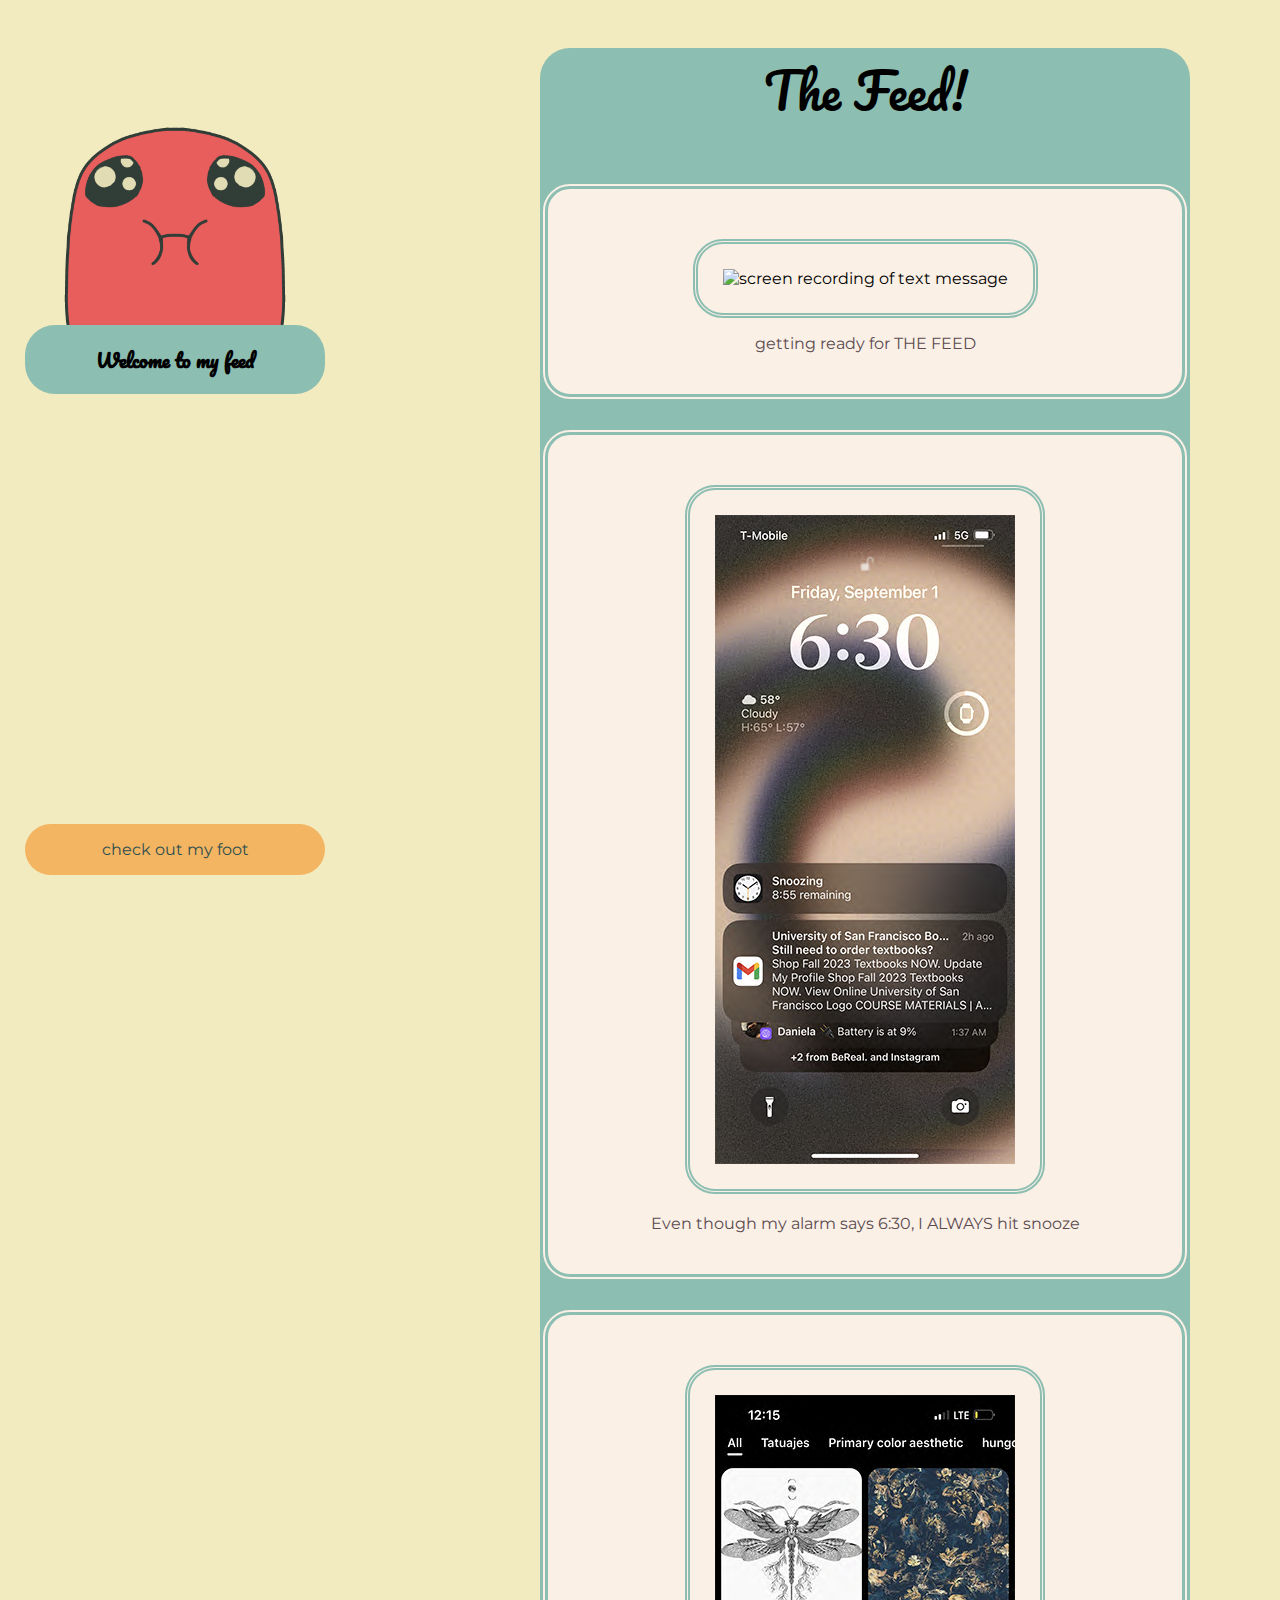
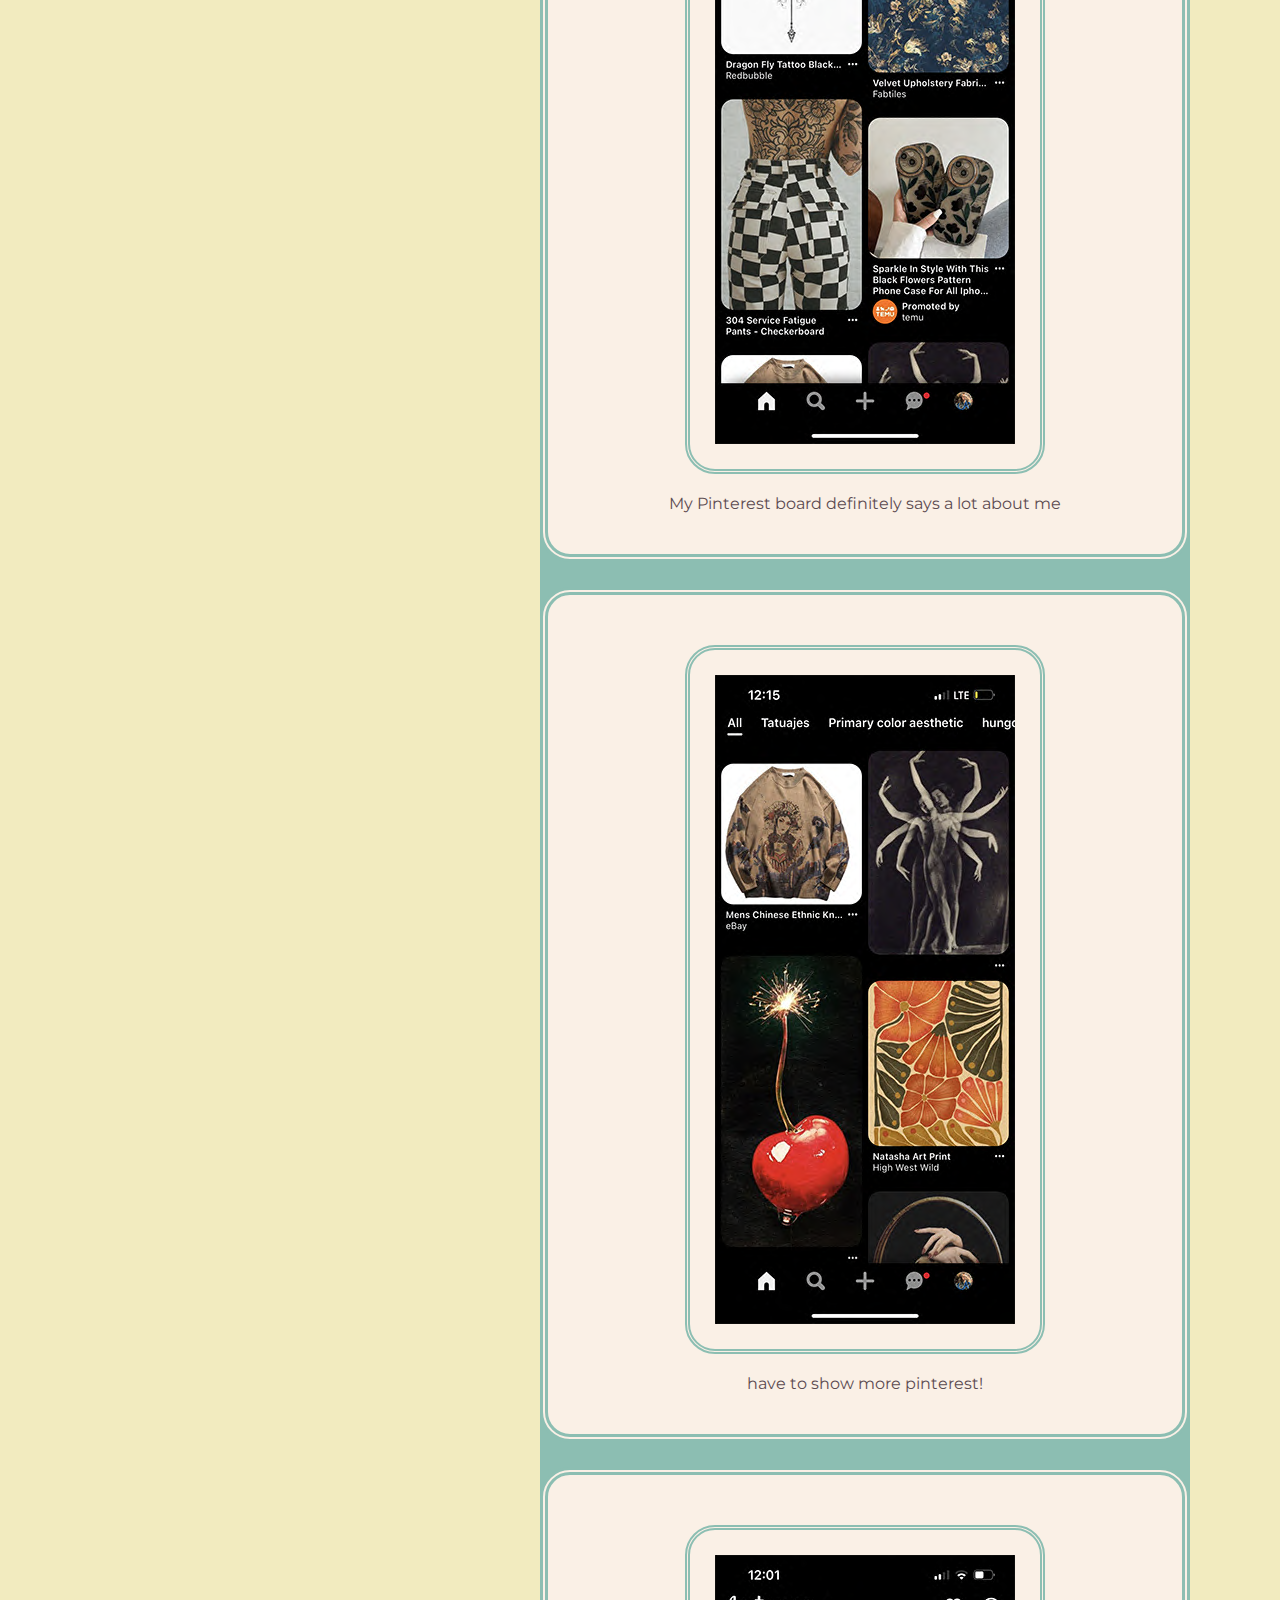
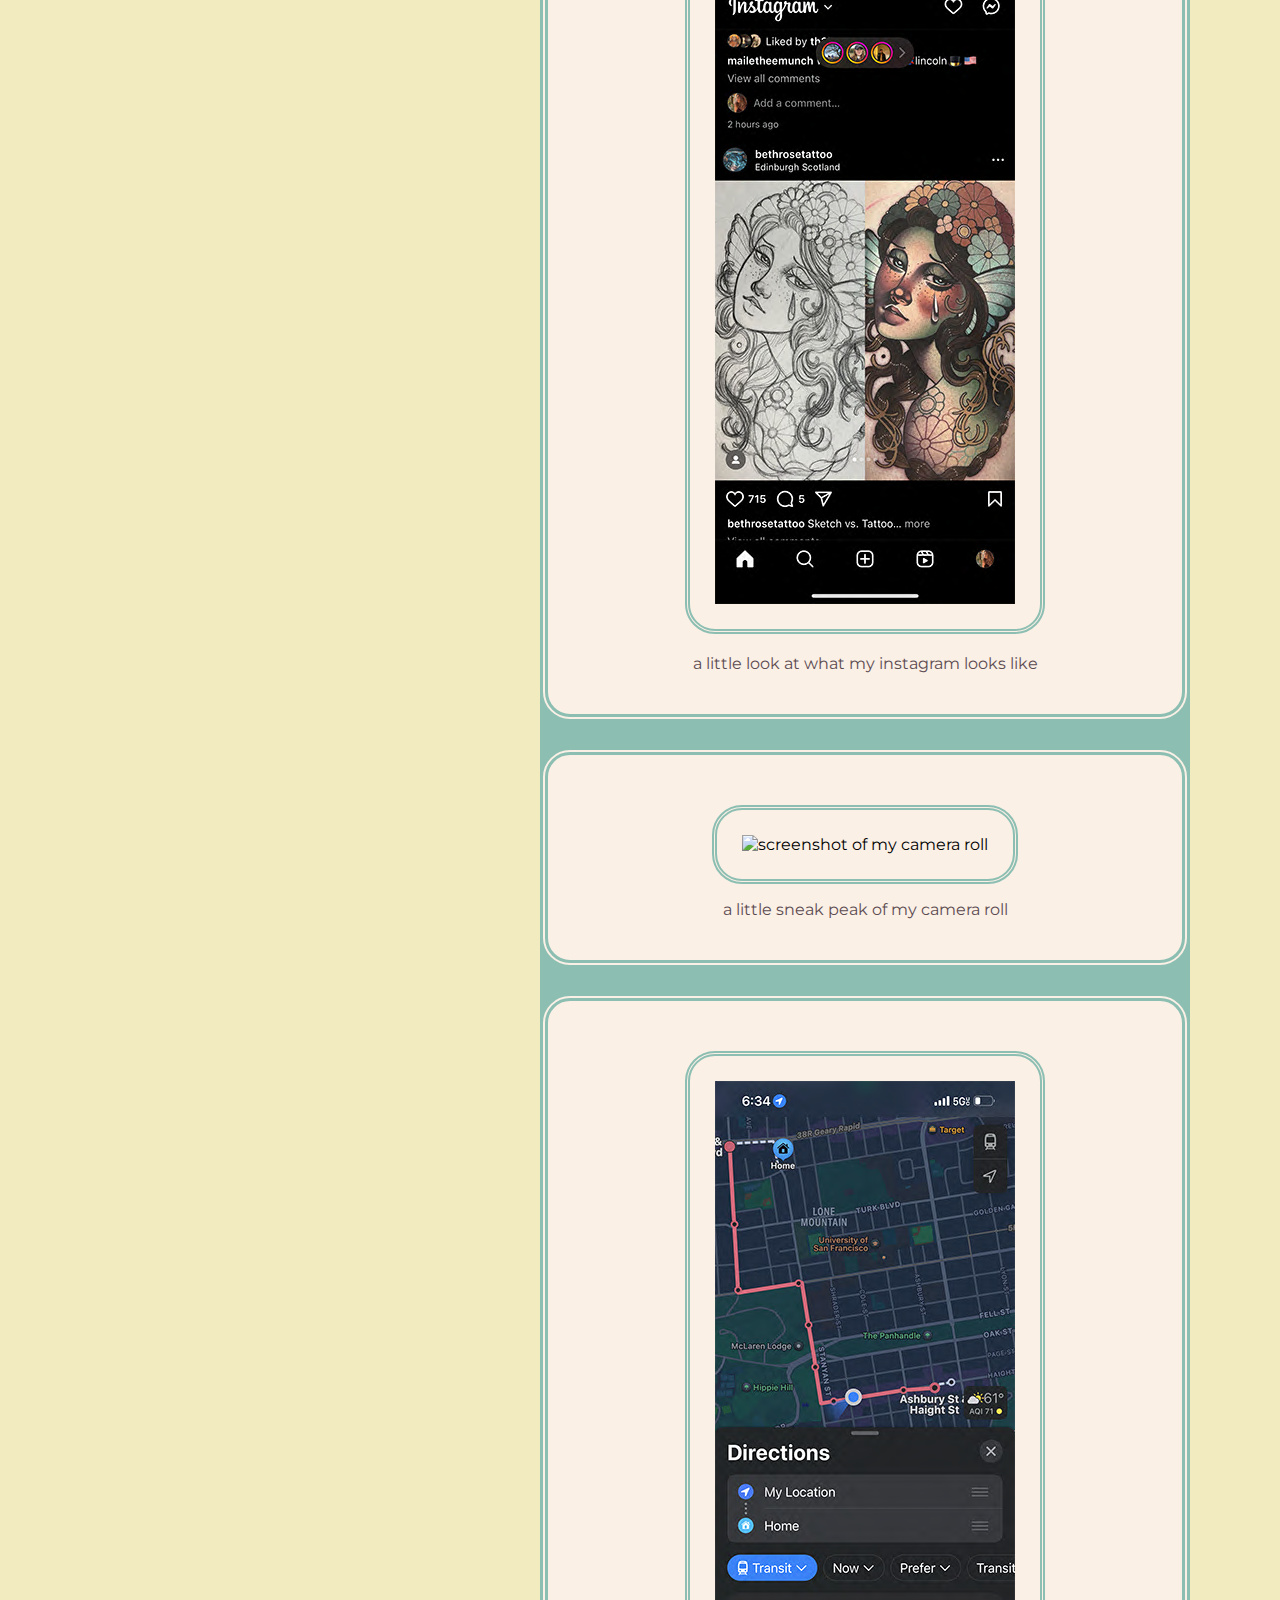
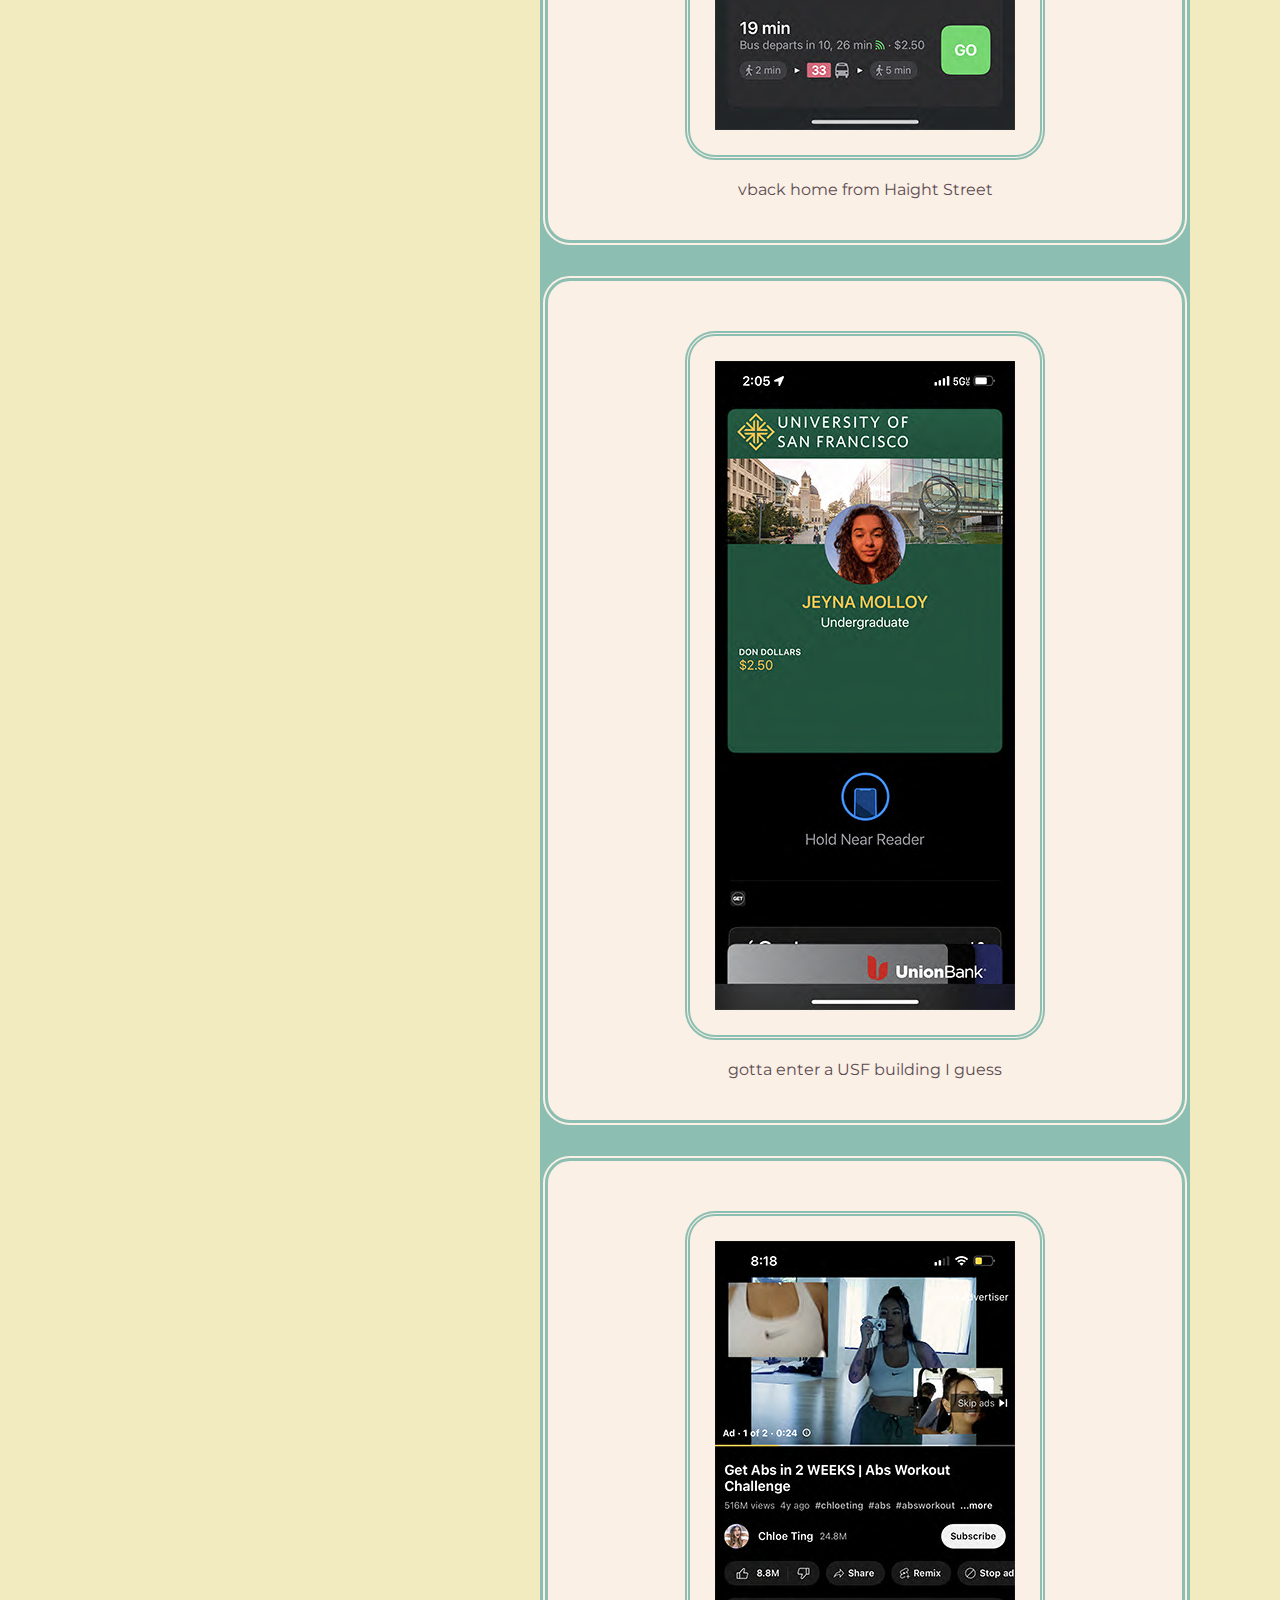
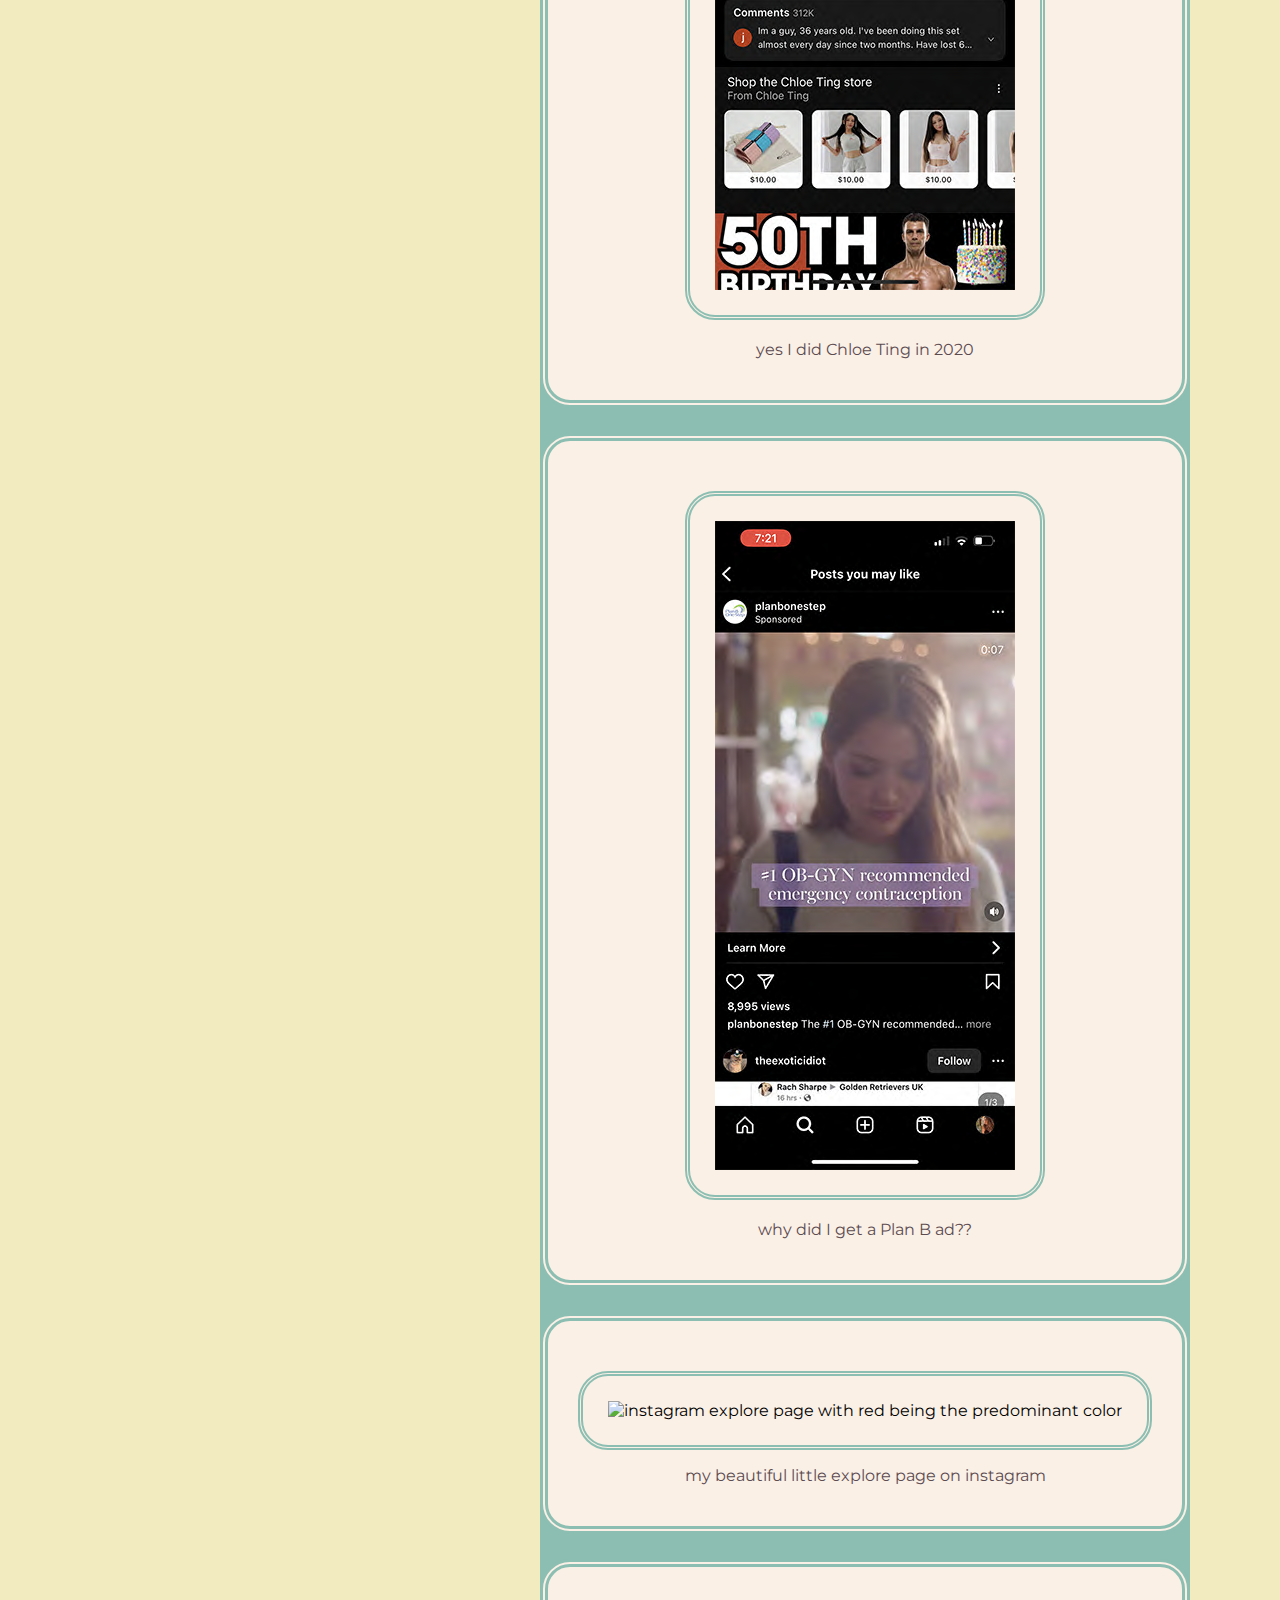
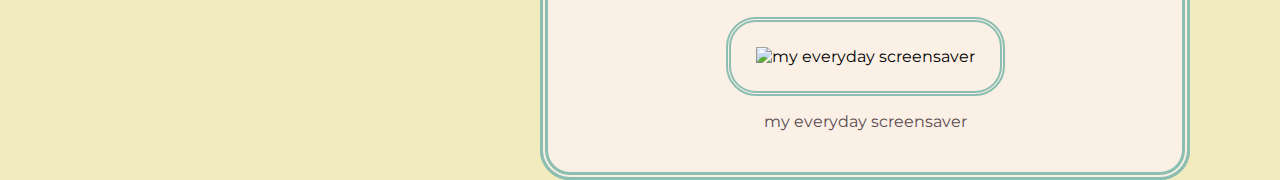
==== thefeed.html @ 01f0af90 "first commit" ====
<!DOCTYPE html>
<!--[if lt IE 7]>      <html class="no-js lt-ie9 lt-ie8 lt-ie7"> <![endif]-->
<!--[if IE 7]>         <html class="no-js lt-ie9 lt-ie8"> <![endif]-->
<!--[if IE 8]>         <html class="no-js lt-ie9"> <![endif]-->
<!--[if gt IE 8]>      <html class="no-js"> <!--<![endif]-->
<html>
    <head>
        <meta charset="utf-8">
        <meta http-equiv="X-UA-Compatible" content="IE=edge">
        <title>Welcome to The Feed🫐</title>
        <meta name="description" content="social media site">
        <meta name="viewport" content="width=device-width, initial-scale=1">
        <link rel="stylesheet" href="css/stylesheet.css">
    </head>
    <body>
        <!--[if lt IE 7]>
            <p class="browsehappy">You are using an <strong>outdated</strong> browser. Please <a href="#">upgrade your browser</a> to improve your experience.</p>
        <![endif]-->
        <header>
           <a href="index.html">
                <img src="img/thefeed_gif.GIF" alt="gif of monster chewing">
                <!--make sure that you go in photoshop and resize the actual gif-->
            </a>
        </header>

        <nav>
            <h3>Welcome to my feed</h3>
        </nav>

        <main>
            <p>The Feed!</p>
            <section>
                <img src="img/screenrecording.MP4" alt="screen recording of text message" width="300">
                <p>getting ready for THE FEED</p>
            </section>
            <section>
                <img src="img/morning.png" alt=screenshot of morning screen>
                <p>Even though my alarm says 6:30, I ALWAYS hit snooze</p>
            </section>
            <section>
                <img src="img/pinterest_moth.png" alt="pinterest board with a moth on it">
                <p>My Pinterest board definitely says a lot about me</p>
            </section>
            <section>
                <img src="img/pinterest_sweater.png" alt="pinterest board with a sweater on it">
                <p>have to show more pinterest!</p>
            </section>
            <section>
                <img src="img/instagram.png" alt="a little look at what my instagram looks like">
                <p>a little look at what my instagram looks like</p>
                </section>
            <section>
                <img src="img/cameraroll.PNG" alt="screenshot of my camera roll" width="300">
                <p>a little sneak peak of my camera roll</p>
            </section>
            <section>
                <img src="img/directions.png" alt="back home from Haight Street">
                <p>vback home from Haight Street</p>
            </section>
            <section>
                <img src="img/usf_id.png" alt="USF id">
                <p>gotta enter a USF building I guess</p>
            </section>
            <section>
                <img src="img/abs.png" alt="ab advertisements">
                <p>yes I did Chloe Ting in 2020</p>
            </section>
            <section>
                <img src="img/obgyn_ad.png" alt="advertisement for Plan B">
                <p>why did I get a Plan B ad??</p>
            </section>
            <section>
                <img src="img/instagram_feed_red.PNG" alt="instagram explore page with red being the predominant color" width="300">
                <p>my beautiful little explore page on instagram</p>
            </section>
            <section>
                <img src="img/screensaver.png" alt="my everyday screensaver">
                <p>my everyday screensaver </p>
            </section>
        </main>
        <footer>
            <p>check out my foot</p>
        </footer>
        
        
    </body>
</html>
---- css/stylesheet.css ----
@import url('https://fonts.googleapis.com/css2?family=Montserrat&family=Pacifico&display=swap');

body{
    background-color: #f2ebbf;
    max-width: 1200px;
    margin: auto;
}

header{
    width: 300px;
    position:fixed;
    top:25px;
    left:25px;
    font-family: 'Pacifico', cursive;
    text-align: center;
    border-radius: 30px;
}

img{
    width: 300px;
}

nav{
    background-color:#8CBEB2;
    width: 300px;
    position:fixed;
    top: 325px;
    left: 25px;    
    font-family: 'Pacifico', cursive;
    text-align: center;
    border-radius: 30px;
}

a{
    color: rgb(240, 170, 238);
    text-decoration: none;
    font-family: 'font-family: 'Pacifico', cursive;;
}

a:visited{
    color: darkslategrey;
}

a:hover{
    color: #8CBEB2;
}

main{
    background-color:#8CBEB2;
    width:650px;
    margin-left: 500px;
    font-family: 'Pacifico', cursive;
    font-size: 48px;
    text-align: center;
    border-radius: 30px;
}


section{
    background-color: linen;
    border: 8px #8CBEB2 double;
    border-radius: 30px;
    margin-top: 25px;
    padding: 25px;
    text-align: center;
    font-family: 'Montserrat', sans-serif;
    font-size: medium;
}

section img{
    border: 5px #8CBEB2 double;
    border-radius: 30px;
    margin-top: 25px;
    padding: 25px;
    text-align: center;
}

section img:hover{
    background-color:#F06060;
}

section p{
    color: #5C4B51;
    font-family: 'Montserrat', sans-serif;
    text-align: center;
}

footer{
    background-color: #F3B562;
    width: 300px;
    position:fixed;
    bottom: 25px;
    left: 25px;
    color: darkslategrey;
    font-family: 'Montserrat', sans-serif;
    text-align: center;
    border-radius: 30px;
}

#splashgif{
    text-align: center;
    margin-top: 25%;
    width: 50%;
    margin: auto;
}

#splashgif:hover{
    opacity:0.5;
    background-color: azure;
}
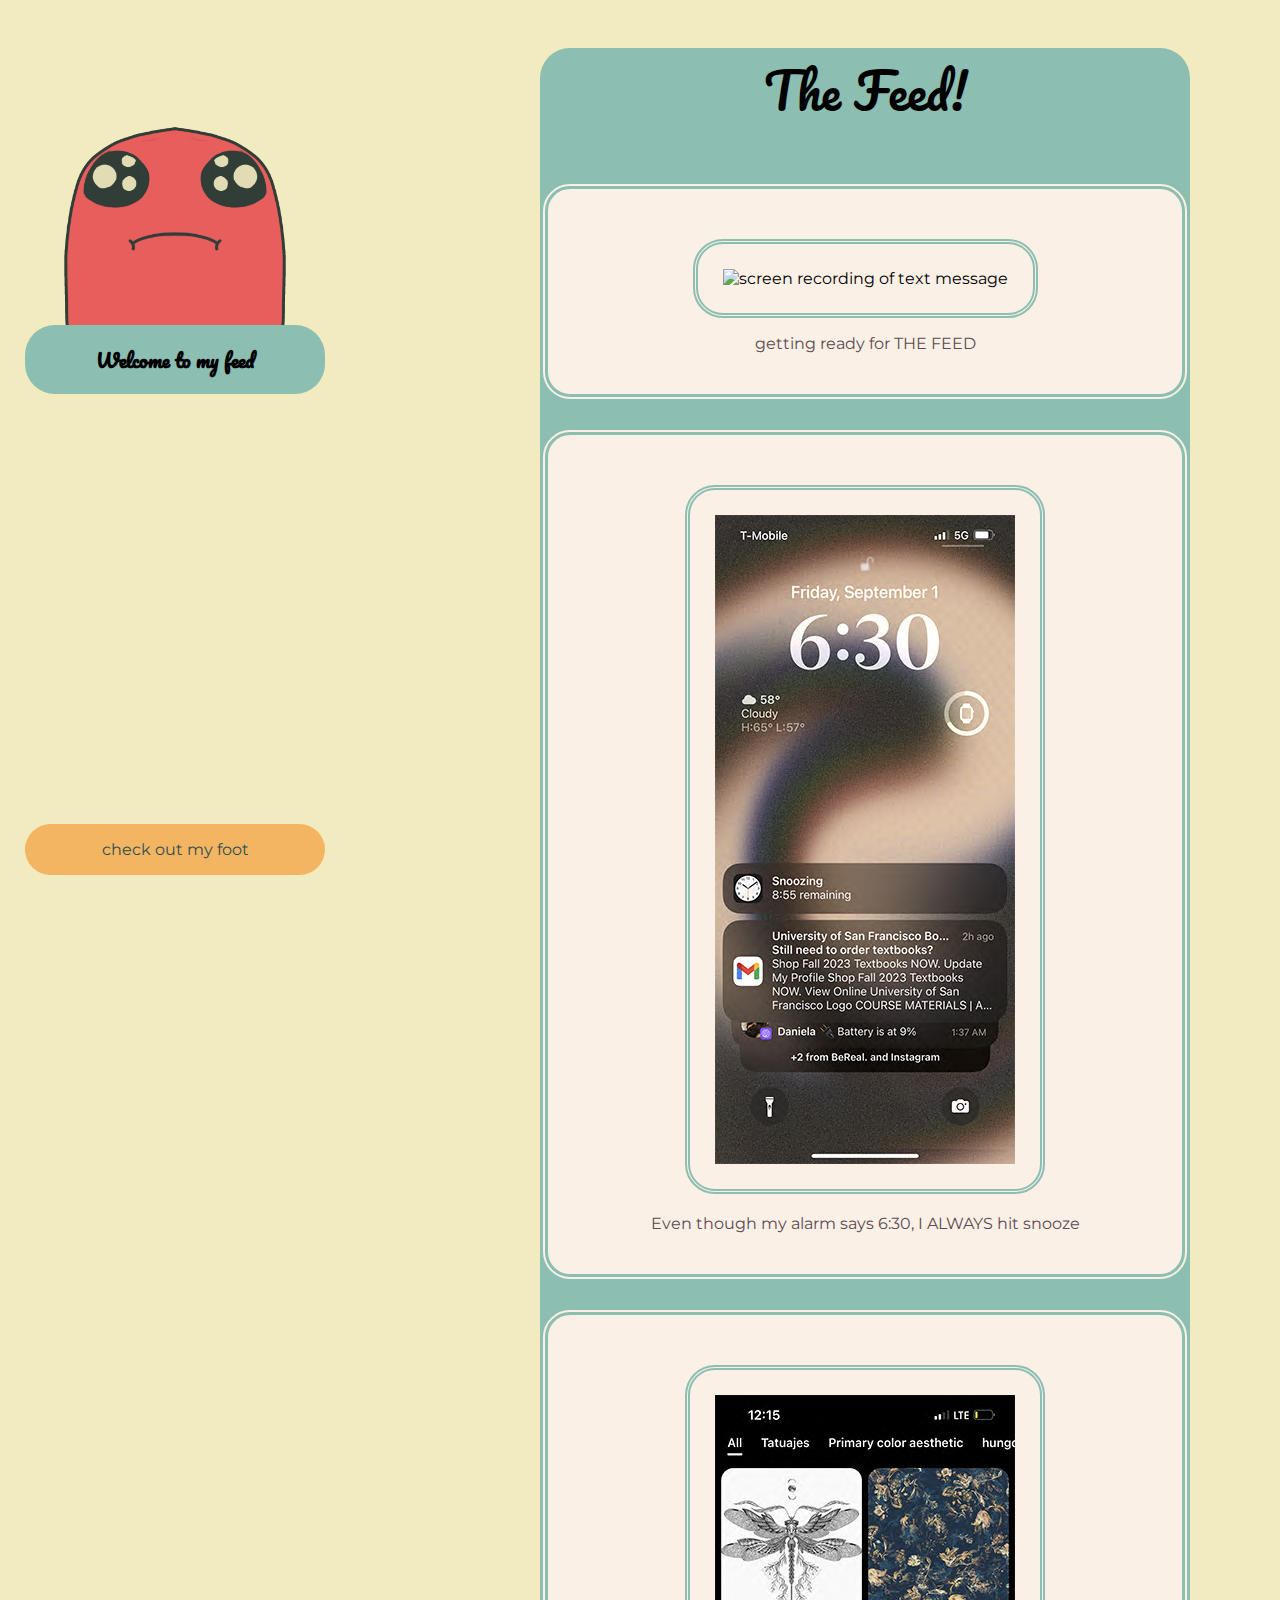
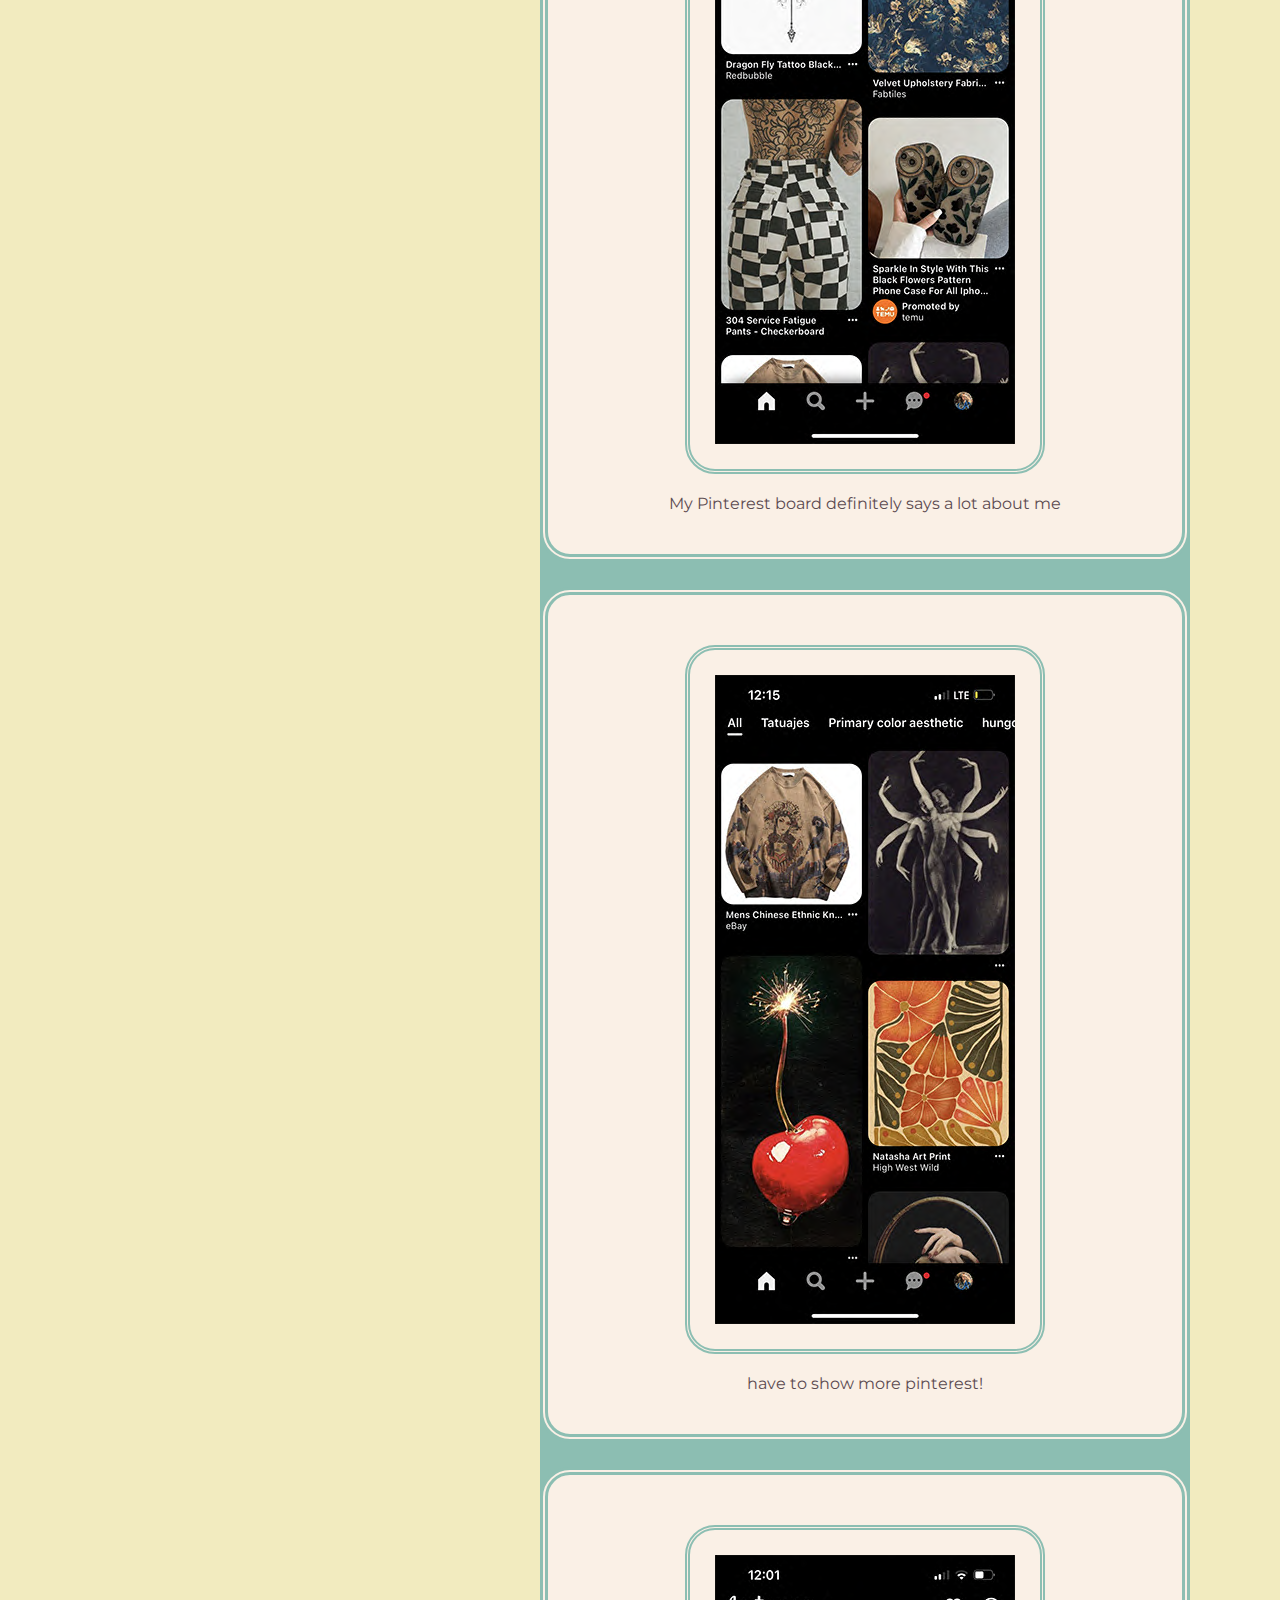
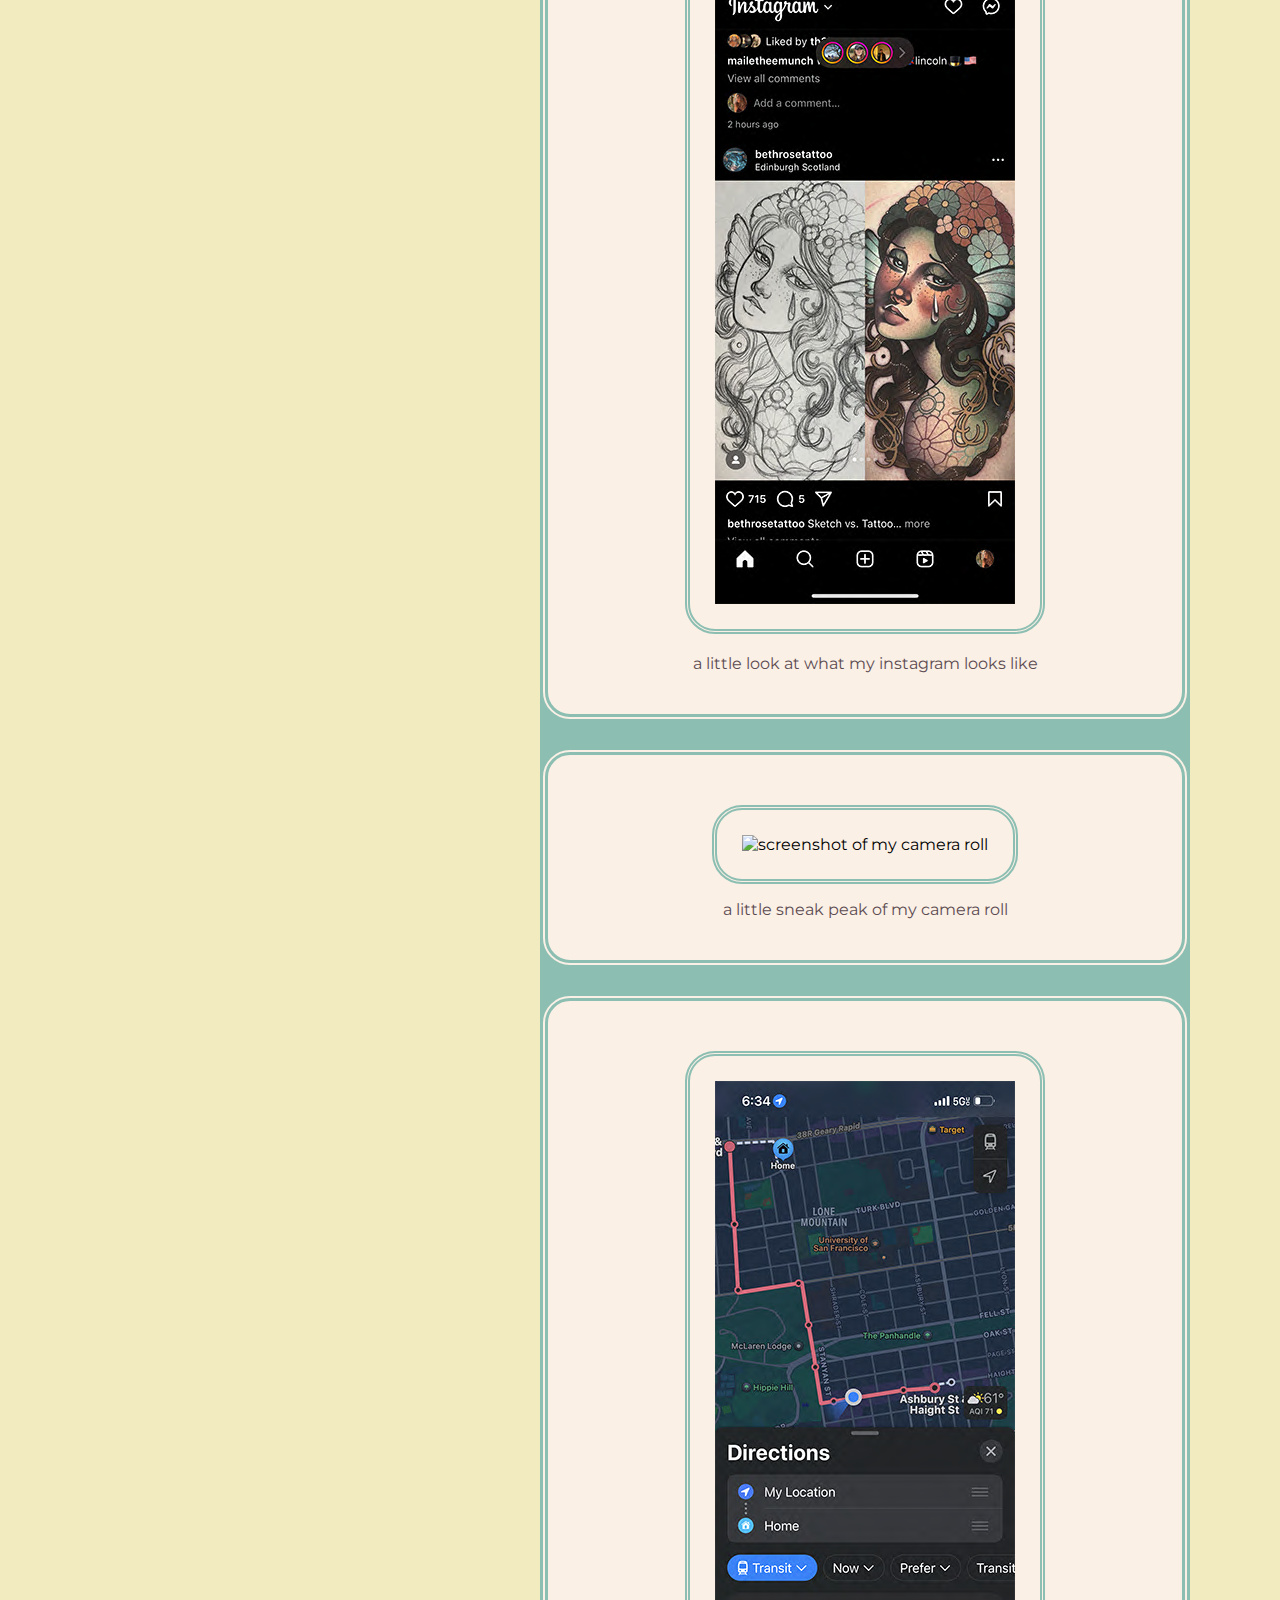
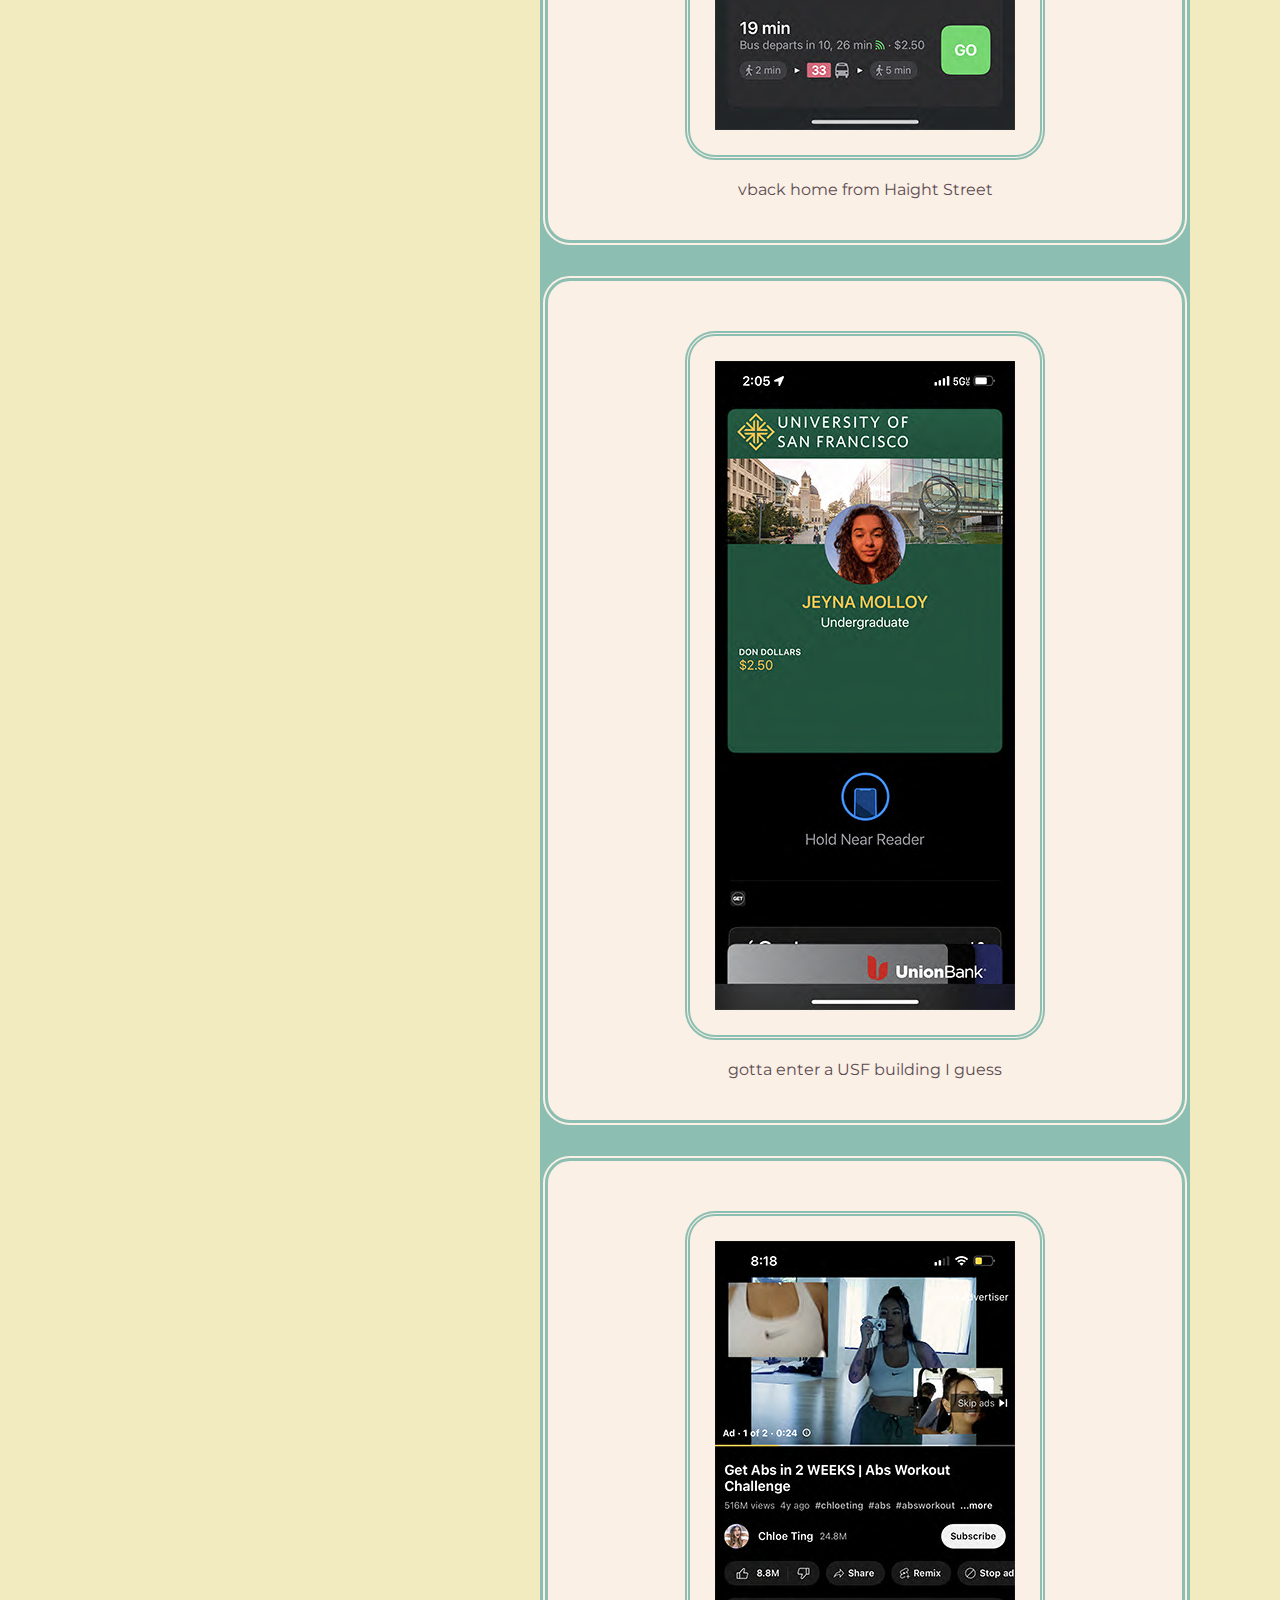
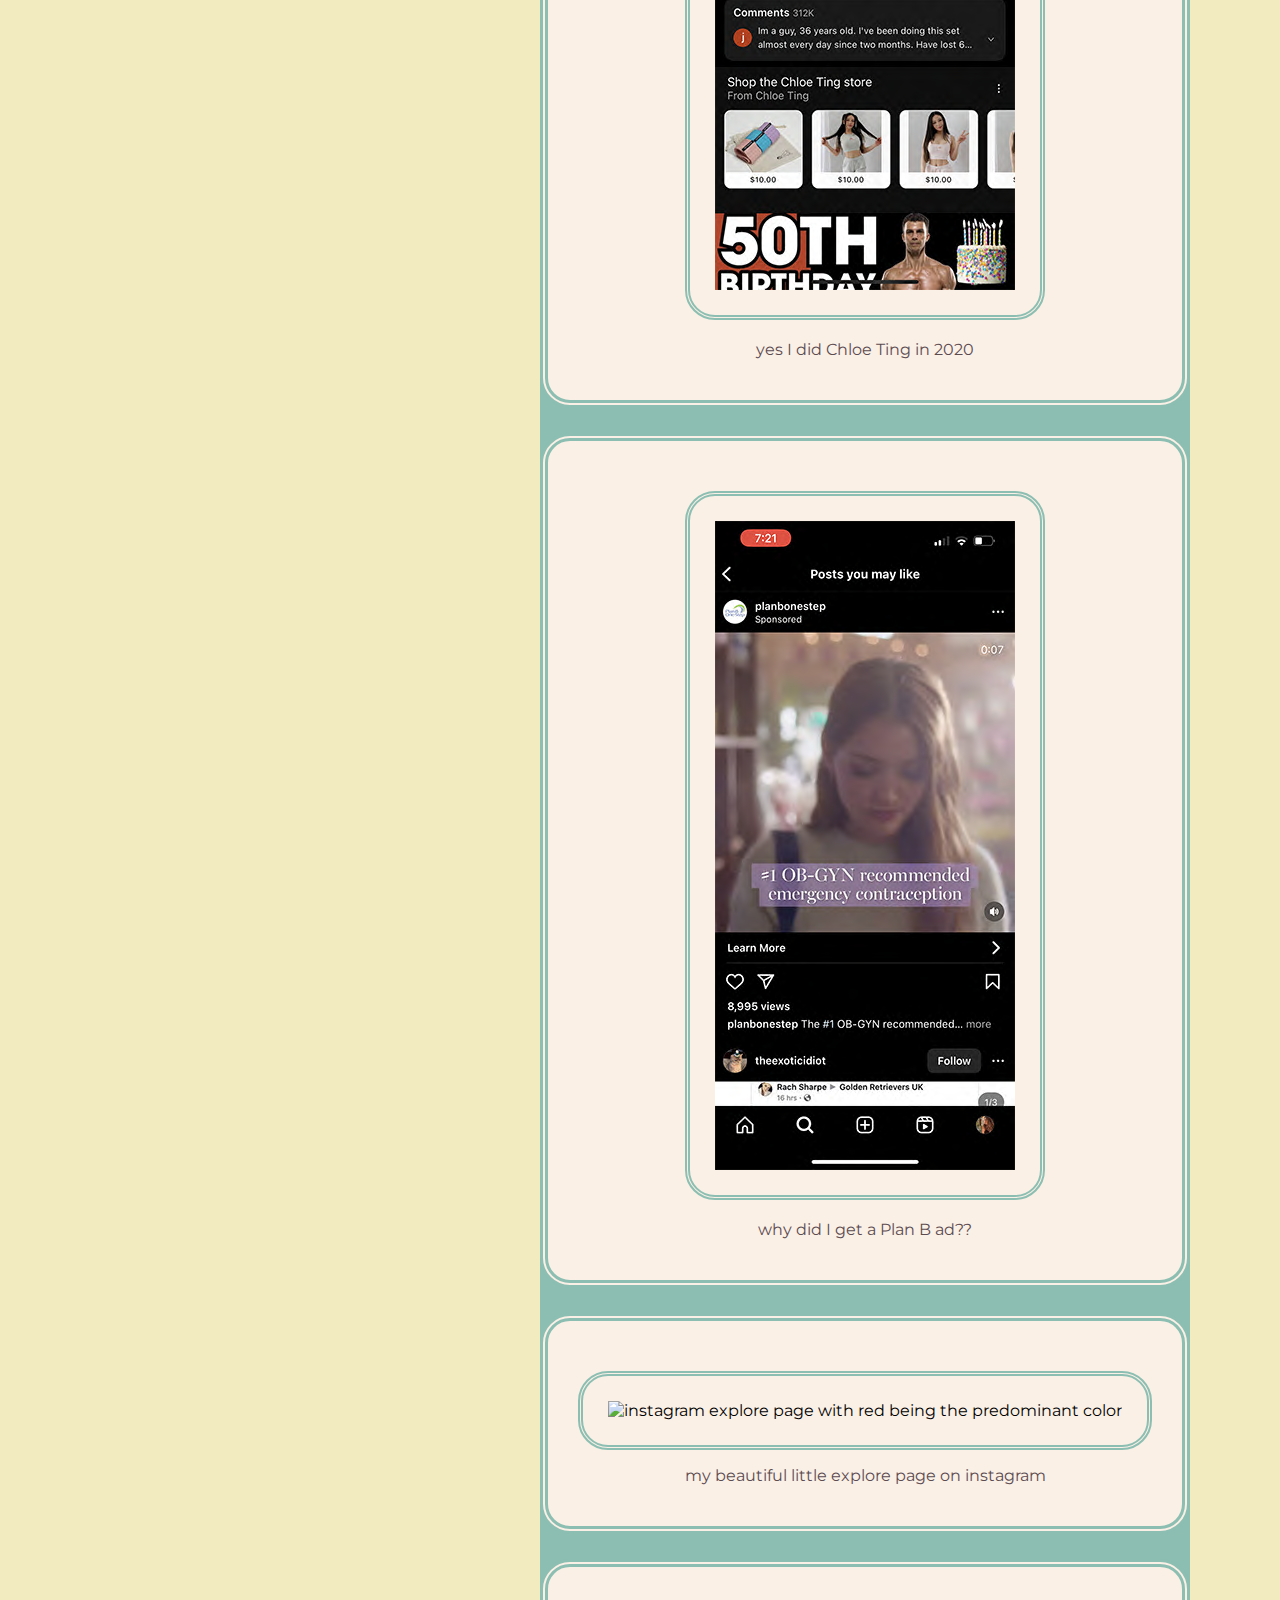
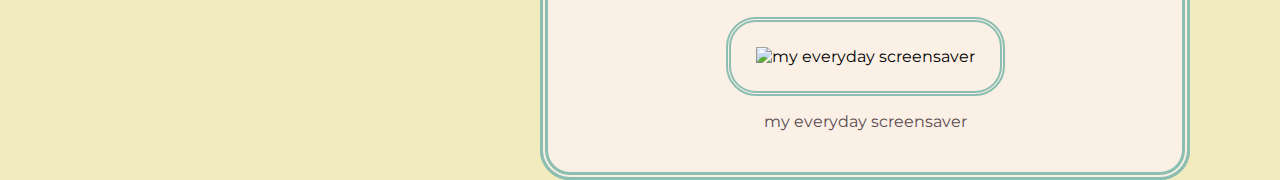
==== commit 4c42d572: "Changed the title" ====
--- a/thefeed.html
+++ b/thefeed.html
@@ -7,7 +7,7 @@
     <head>
         <meta charset="utf-8">
         <meta http-equiv="X-UA-Compatible" content="IE=edge">
-        <title>Welcome to The Feed🫐</title>
+        <title>🫐Welcome to The Feed🫐</title>
         <meta name="description" content="social media site">
         <meta name="viewport" content="width=device-width, initial-scale=1">
         <link rel="stylesheet" href="css/stylesheet.css">
@@ -74,7 +74,7 @@
                 <p>my beautiful little explore page on instagram</p>
             </section>
             <section>
-                <img src="img/screensaver.png" alt="my everyday screensaver">
+                <img src="img/screensaver.PNG" alt="my everyday screensaver">
                 <p>my everyday screensaver </p>
             </section>
         </main>
--- a/css/stylesheet.css
+++ b/css/stylesheet.css
@@ -106,5 +106,5 @@
 
 #splashgif:hover{
     opacity:0.5;
-    background-color: azure;
+    background-color: #8CBEB2;
 }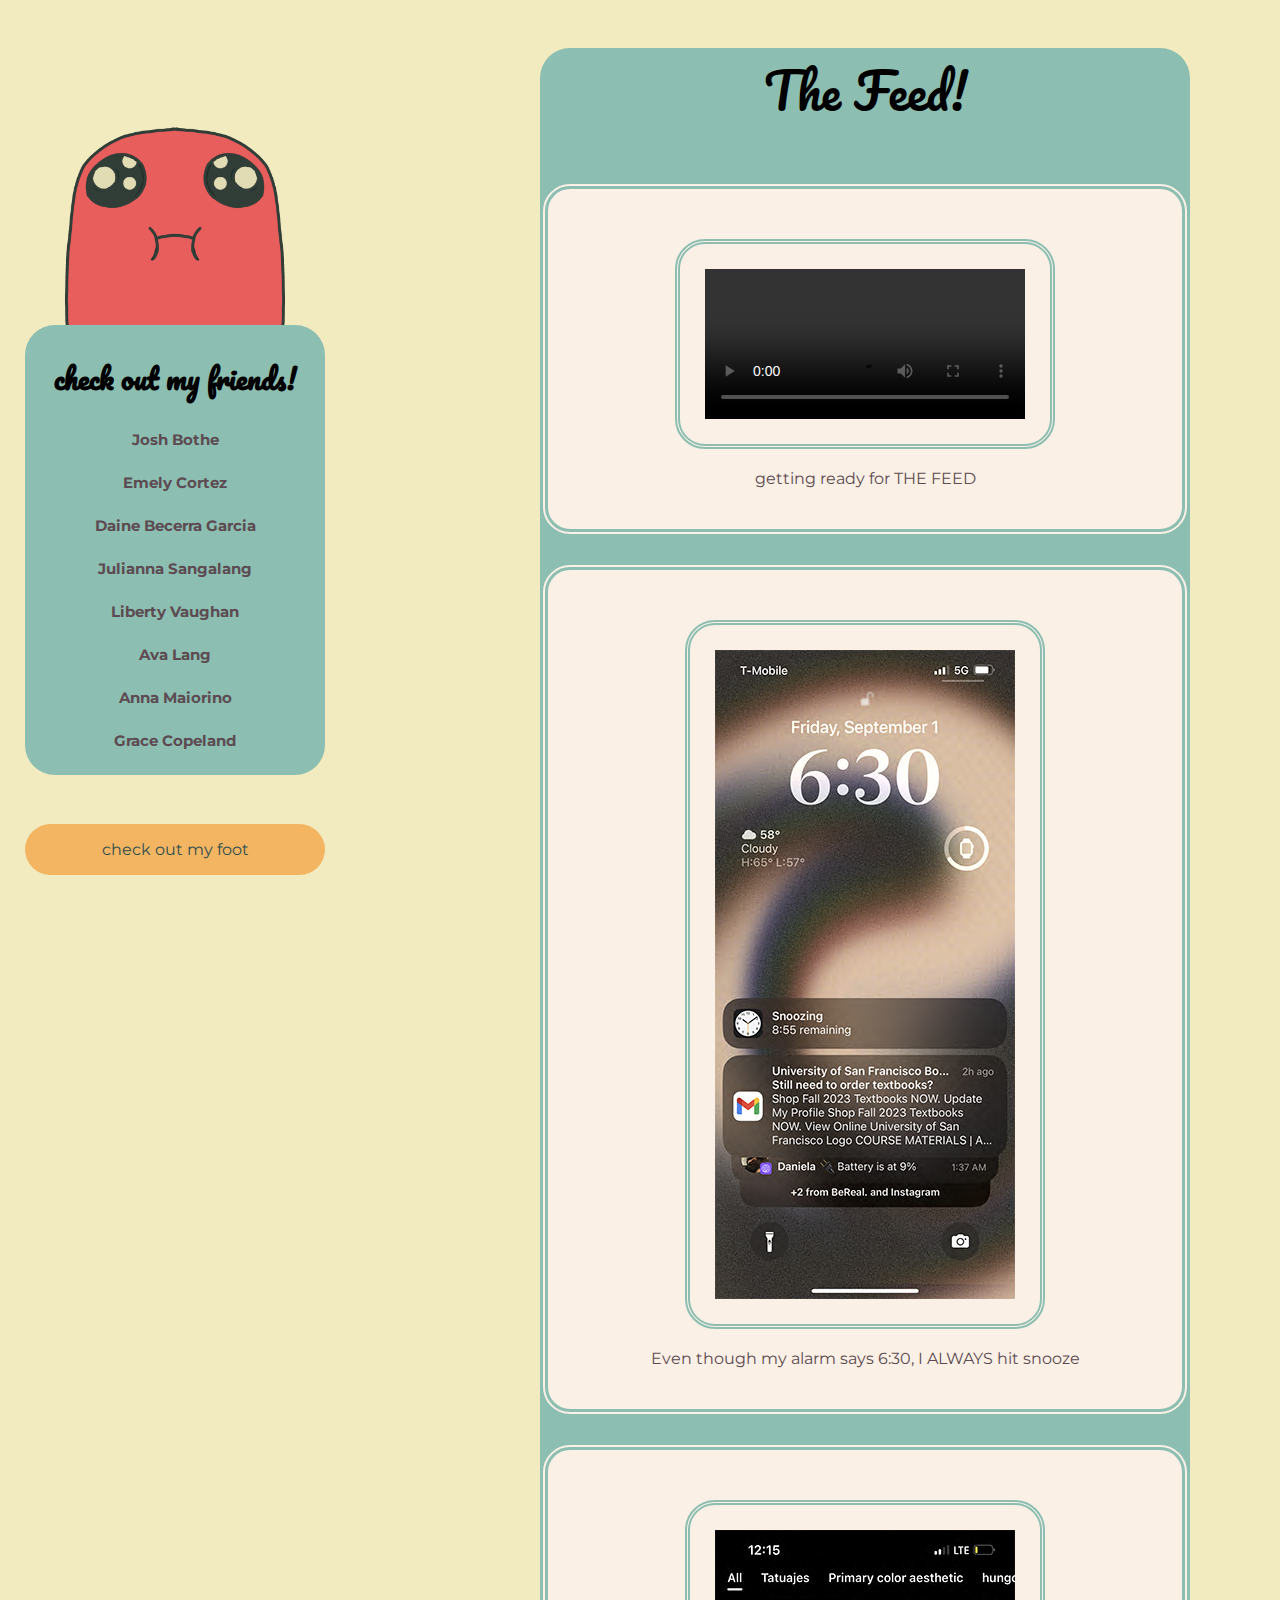
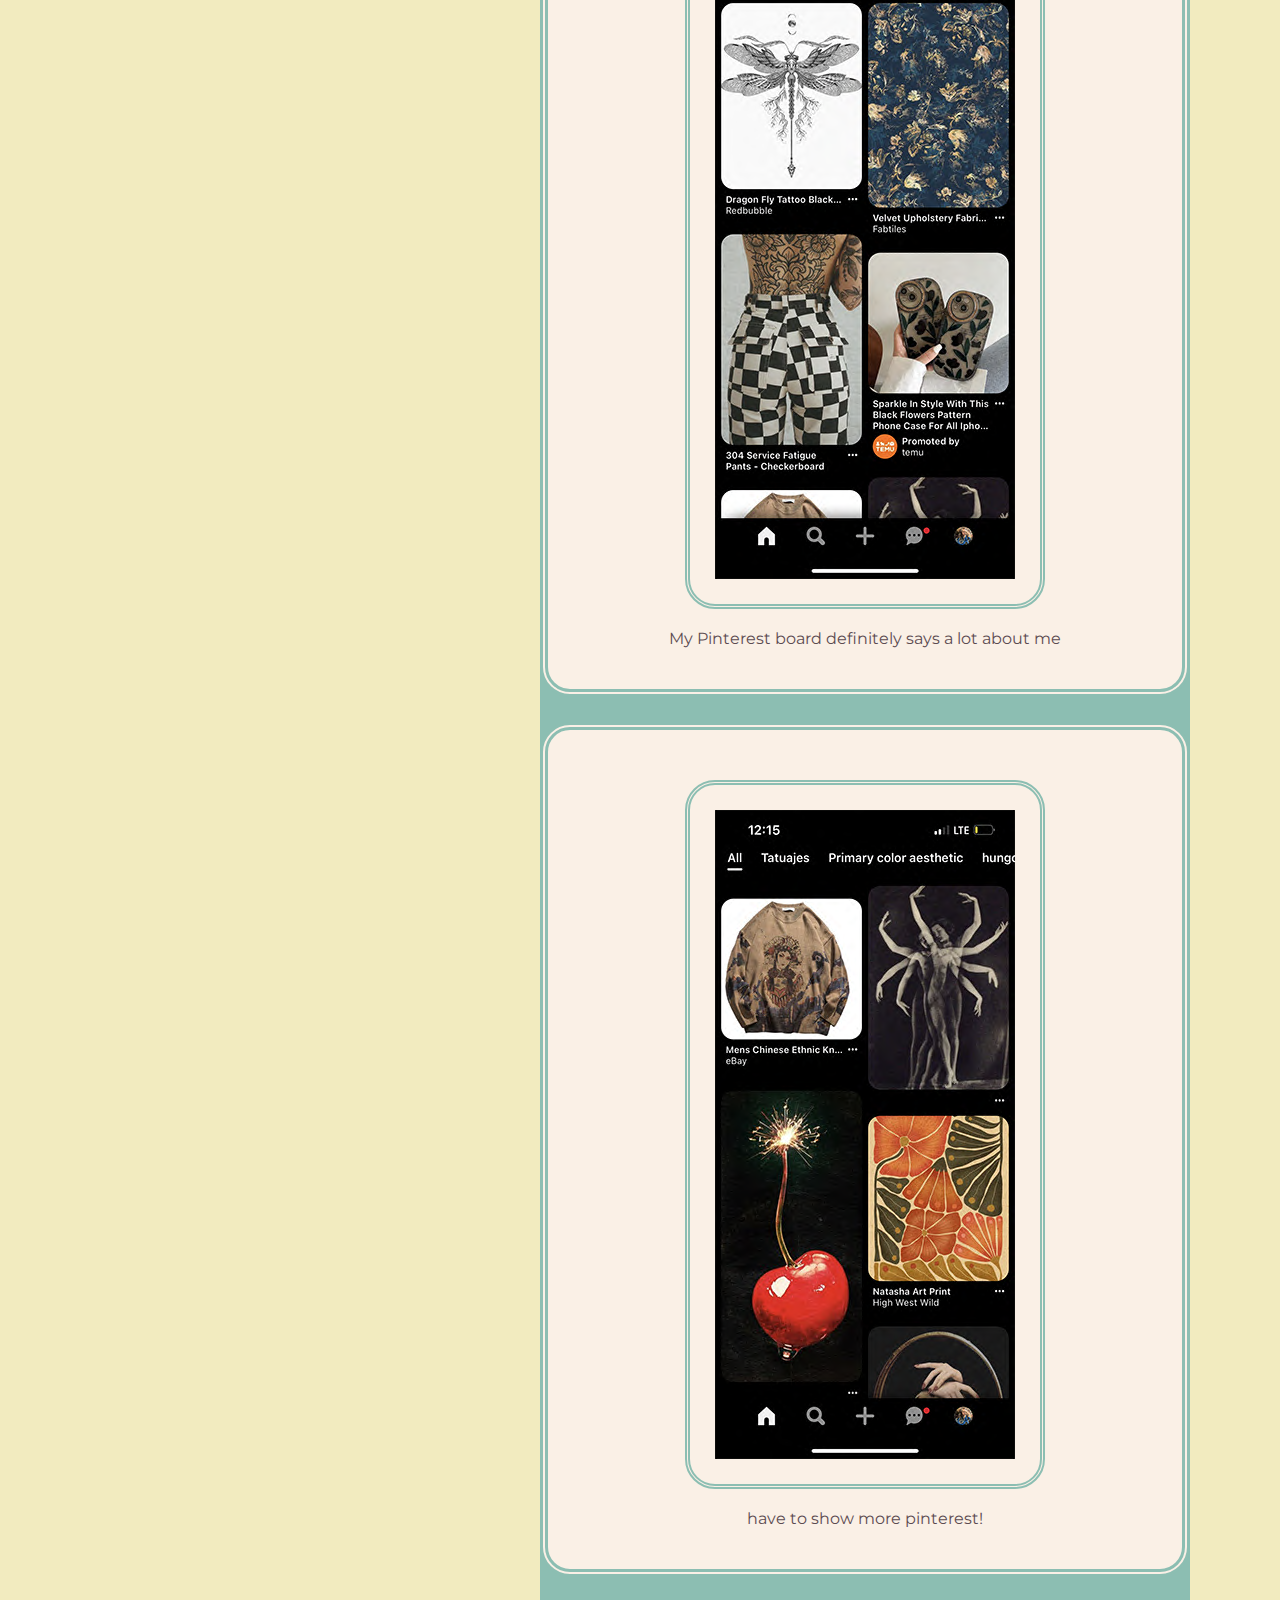
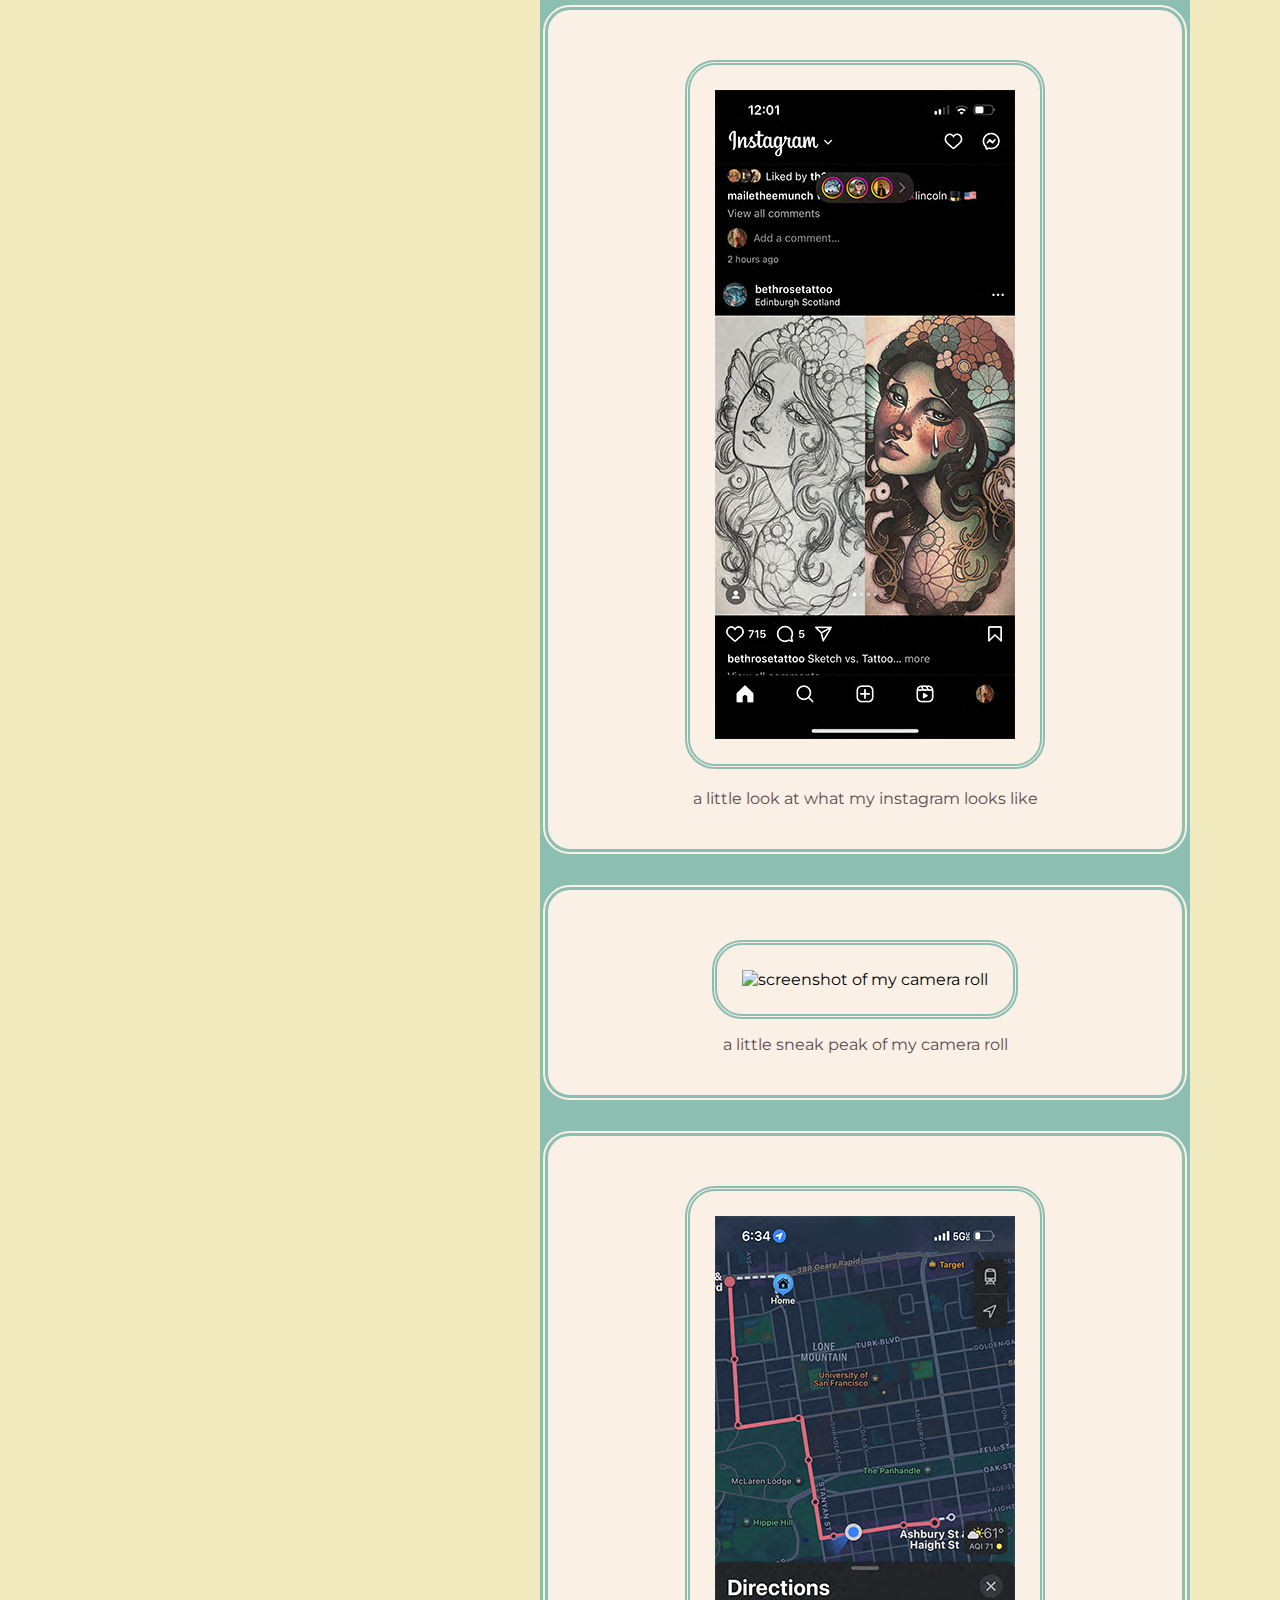
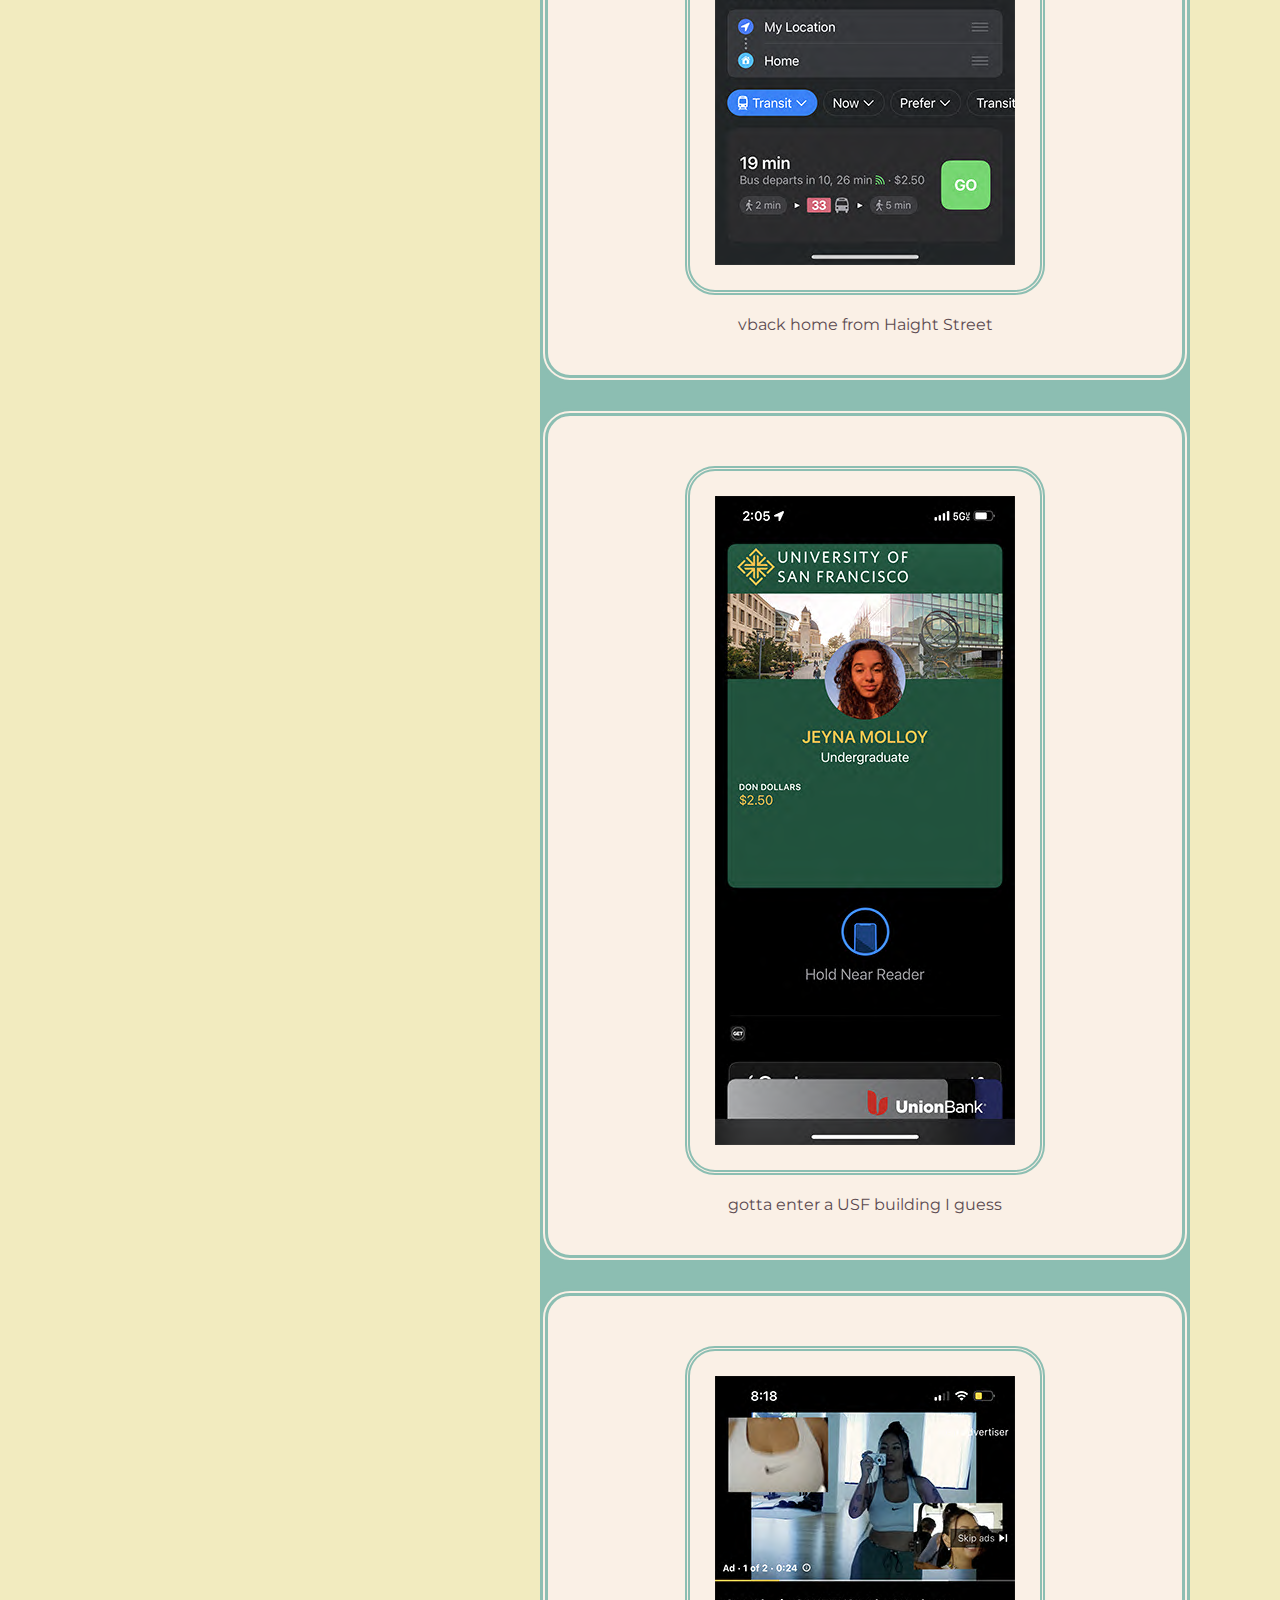
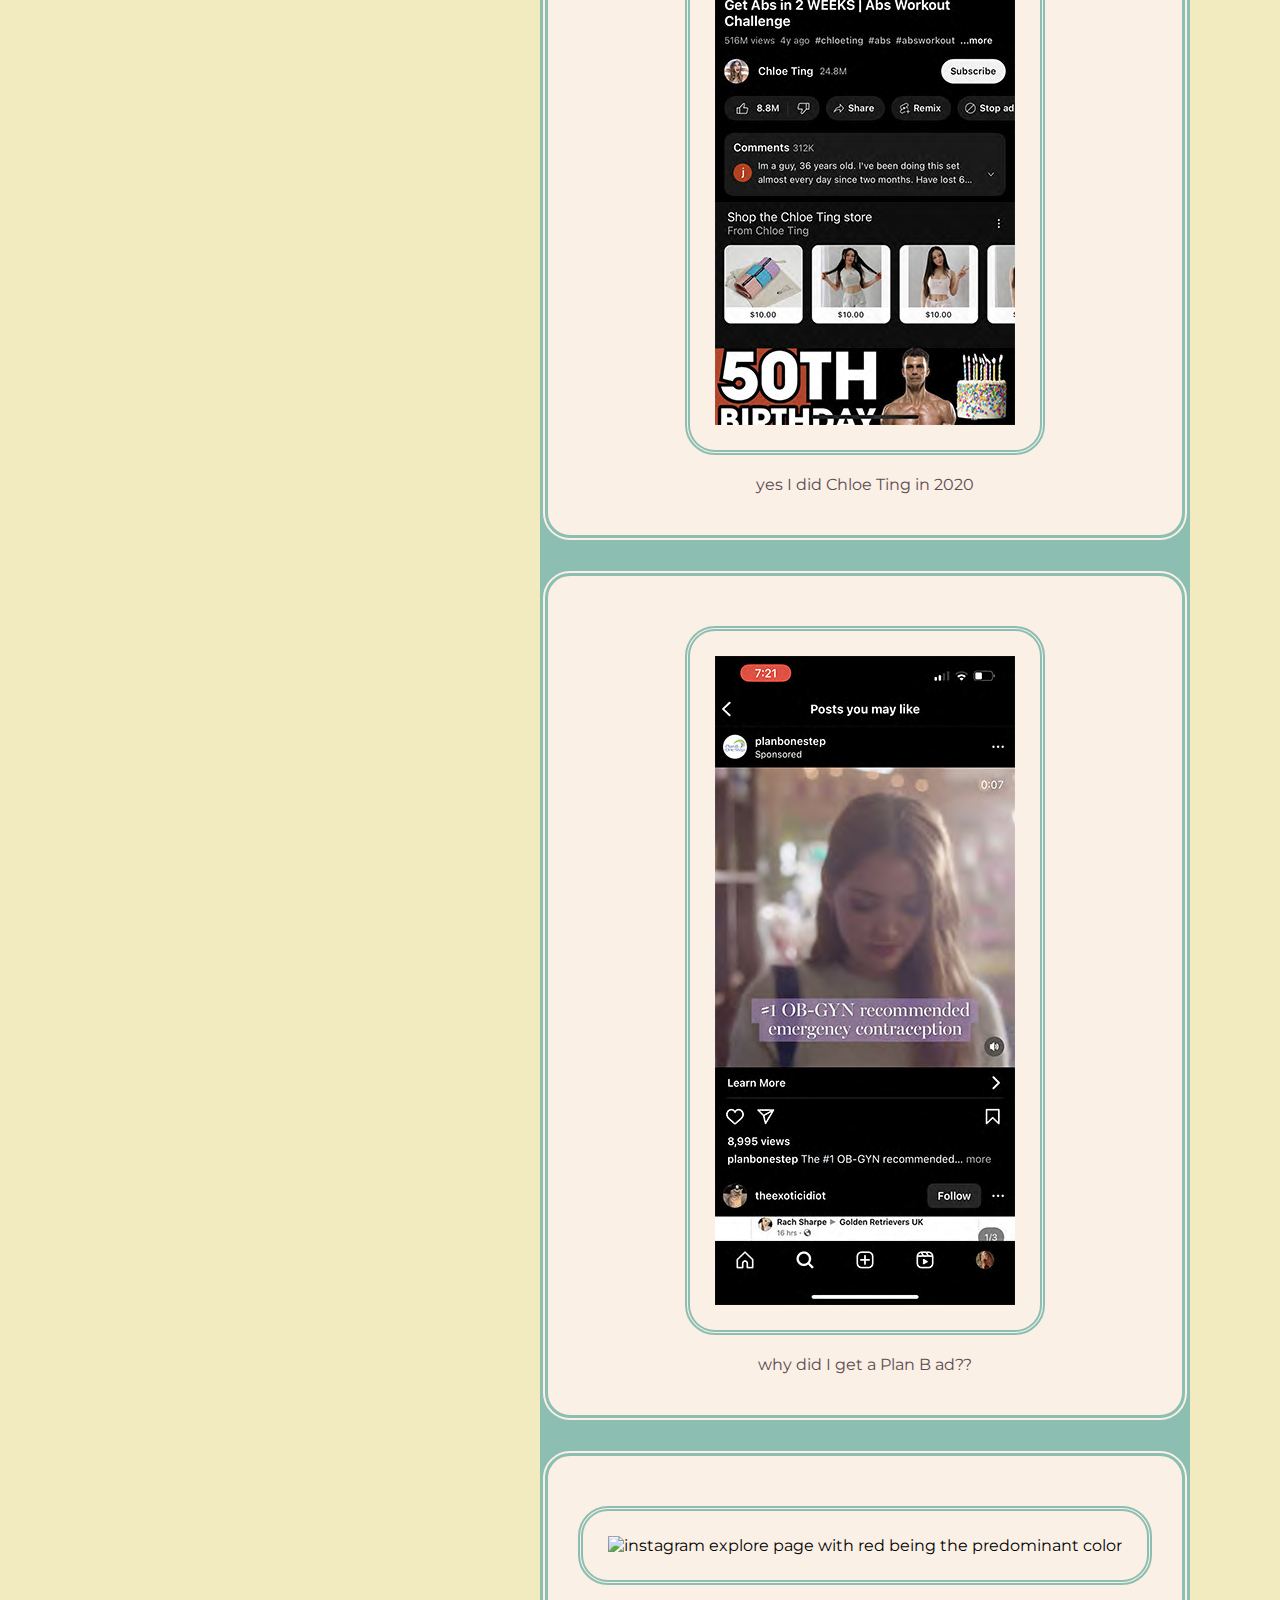
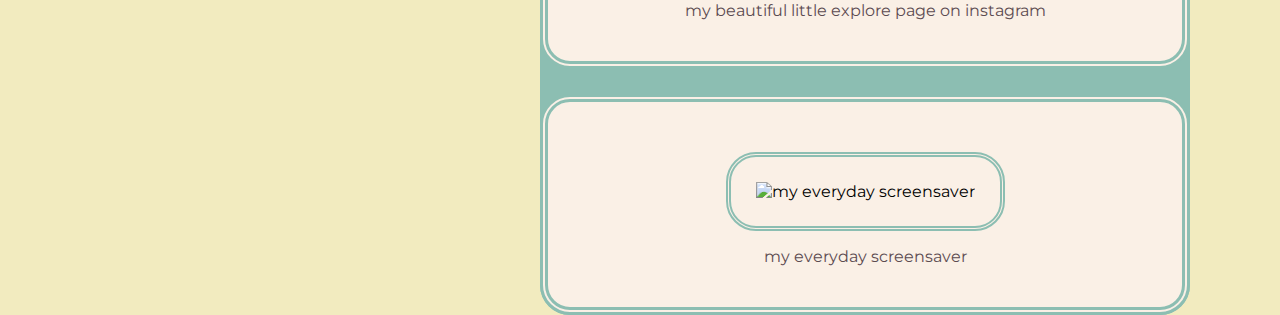
==== commit f474fea9: "updates" ====
--- a/thefeed.html
+++ b/thefeed.html
@@ -24,13 +24,40 @@
         </header>
 
         <nav>
-            <h3>Welcome to my feed</h3>
+            <h3>check out my friends!</h3>
+            <a href="https://jrbothe.github.io/thefeed/index.html" target="_blank">
+                <h5>Josh Bothe</h5>
+            </a>
+            <a href="https://emcortez.github.io/thefeed/" target="_blank">
+                <h5>Emely Cortez</h5>
+            </a>
+            <a href="https://ddbecerragarcia.github.io/thefeed/index.html" target="_blank">
+                <h5>Daine Becerra Garcia</h5>
+            </a>
+            <a href="https://jvsangalang.github.io/thefeed/" target="_blank">
+                <h5>Julianna Sangalang</h5>
+            </a>
+            <a href="https://lcvaughan.github.io/thefeed/" target="_blank">
+                <h5>Liberty Vaughan</h5>
+            </a>
+            <a href="https://avayng.github.io/thefeed/" target="_blank">
+                <h5>Ava Lang</h5>
+            </a>
+            <a href="https://nariiino.github.io/thefeed/index.html" target="_blank">
+                <h5>Anna Maiorino</h5>
+            </a>
+            <a href="https://gacopeland.github.io/thefeed/" target="_blank">
+                <h5>Grace Copeland</h5>
+            </a>
         </nav>
 
         <main>
             <p>The Feed!</p>
             <section>
-                <img src="img/screenrecording.MP4" alt="screen recording of text message" width="300">
+                <video width="320" controls>
+                    <source src="img/screenrecording.MP4" type="video/mp4">
+                    Your browser does not support the video tag.
+                  </video>
                 <p>getting ready for THE FEED</p>
             </section>
             <section>
--- a/css/stylesheet.css
+++ b/css/stylesheet.css
@@ -27,14 +27,16 @@
     top: 325px;
     left: 25px;    
     font-family: 'Pacifico', cursive;
+    font-size: 24px;
     text-align: center;
     border-radius: 30px;
 }
 
 a{
-    color: rgb(240, 170, 238);
+    color: #5C4B51;
     text-decoration: none;
-    font-family: 'font-family: 'Pacifico', cursive;;
+    font-family: 'Montserrat', sans-serif;
+    font-size: large;
 }
 
 a:visited{
@@ -42,7 +44,7 @@
 }
 
 a:hover{
-    color: #8CBEB2;
+    color: #F3B562;
 }
 
 main{
@@ -54,7 +56,6 @@
     text-align: center;
     border-radius: 30px;
 }
-
 
 section{
     background-color: linen;
@@ -79,6 +80,18 @@
     background-color:#F06060;
 }
 
+section video{
+    border: 5px #8CBEB2 double;
+    border-radius: 30px;
+    margin-top: 25px;
+    padding: 25px;
+    text-align: center;
+}
+
+section video:hover{
+    background-color:#F06060;
+}
+
 section p{
     color: #5C4B51;
     font-family: 'Montserrat', sans-serif;
@@ -100,11 +113,26 @@
 #splashgif{
     text-align: center;
     margin-top: 25%;
-    width: 50%;
+    width: 25%;
     margin: auto;
 }
 
 #splashgif:hover{
-    opacity:0.5;
-    background-color: #8CBEB2;
+}
+
+#splashgif p{
+    width: 300px;
+    color: darkslategrey;
+    font-family: 'Montserrat', sans-serif;
+    text-align: center;
+    font-size: smaller;
+    position:fixed;
+    text-align: center;
+}
+
+#splashgif h3{
+    font-size: 60px;
+    font-family: 'Pacifico', cursive;
+    text-align: center;
+    margin: auto;
 }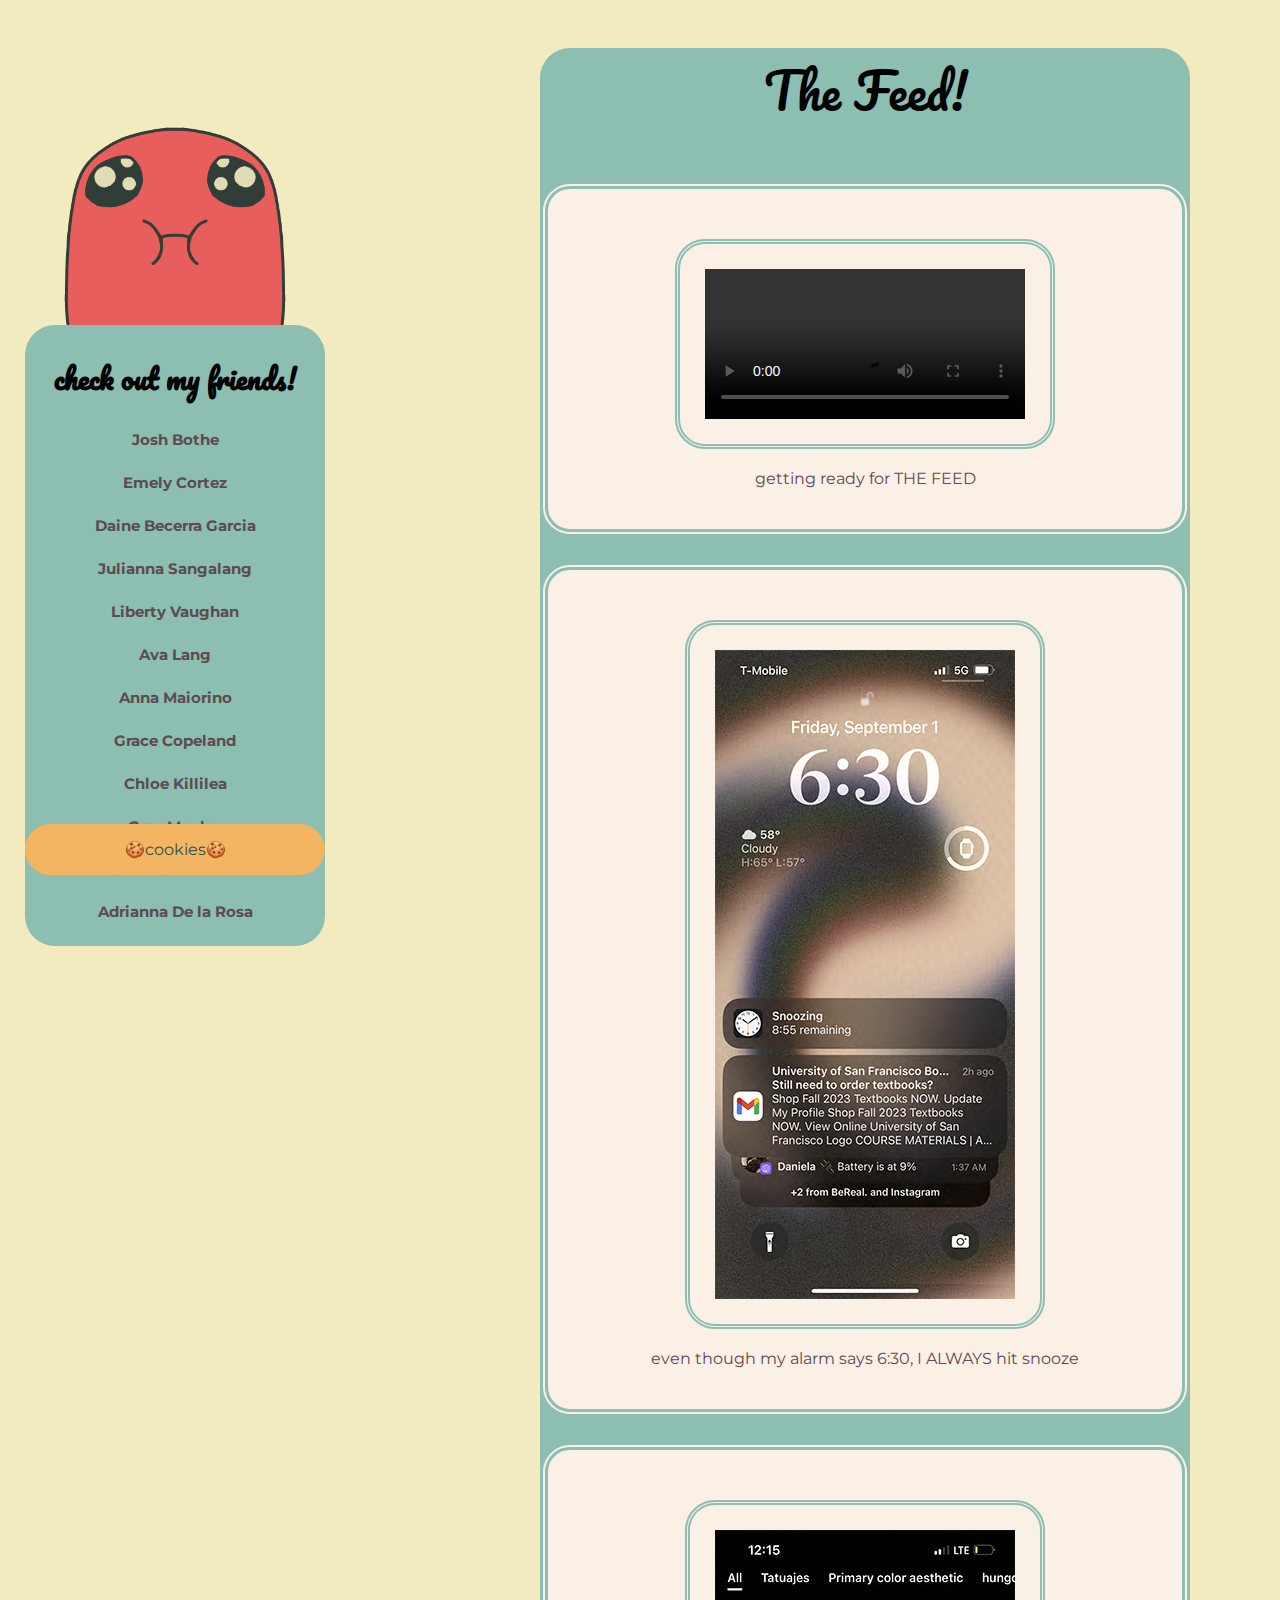
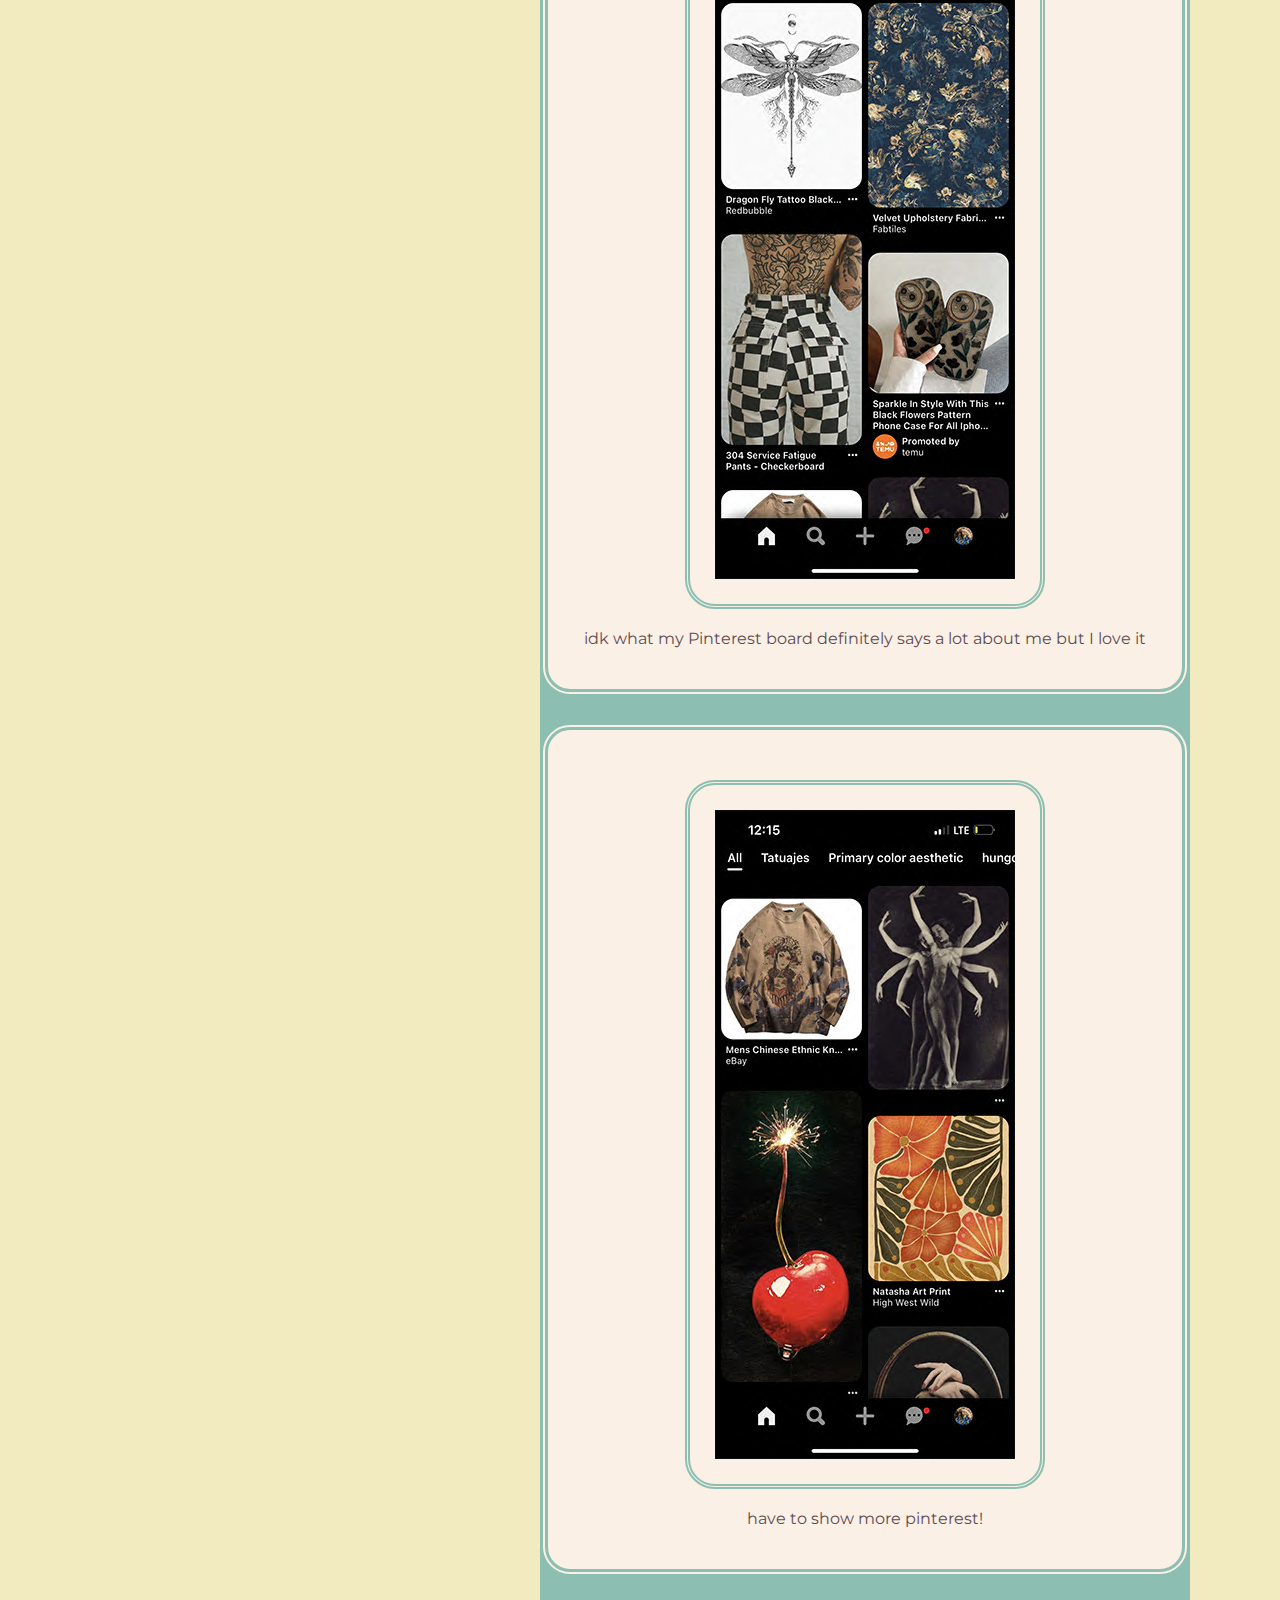
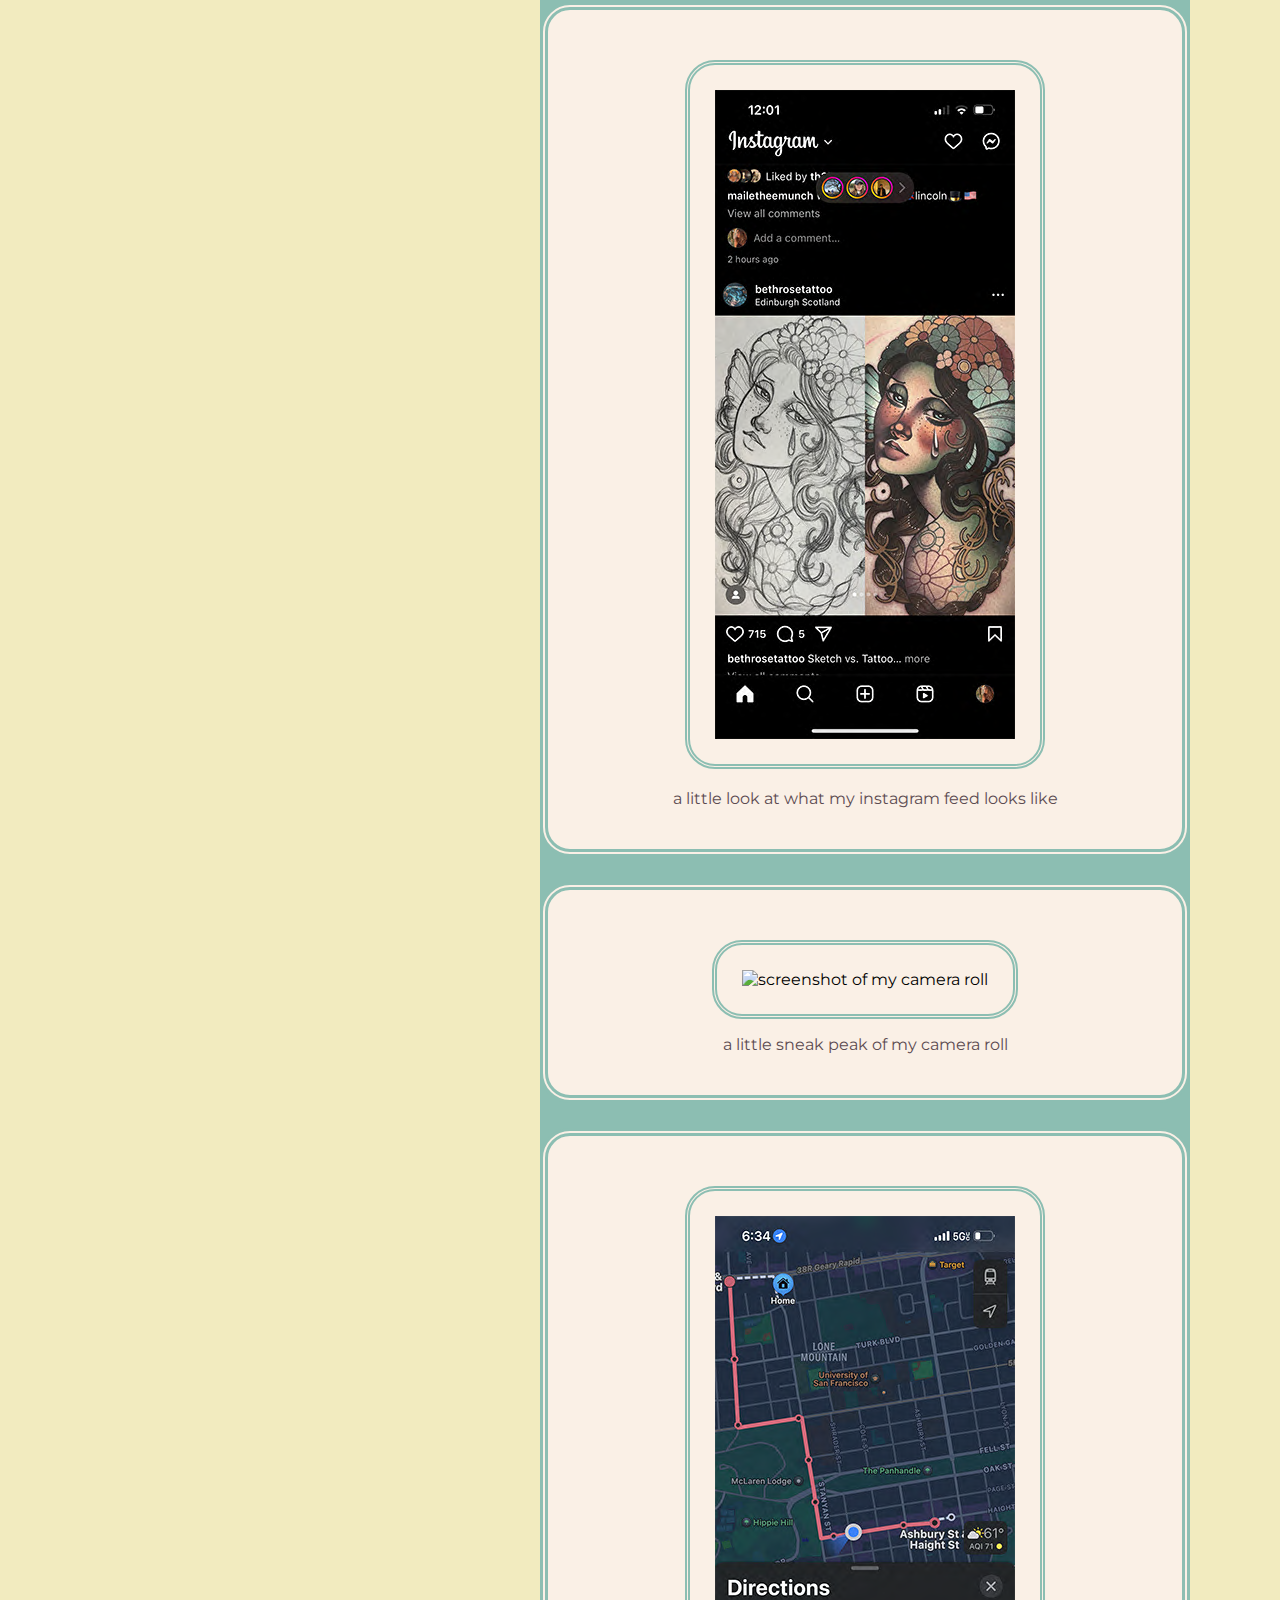
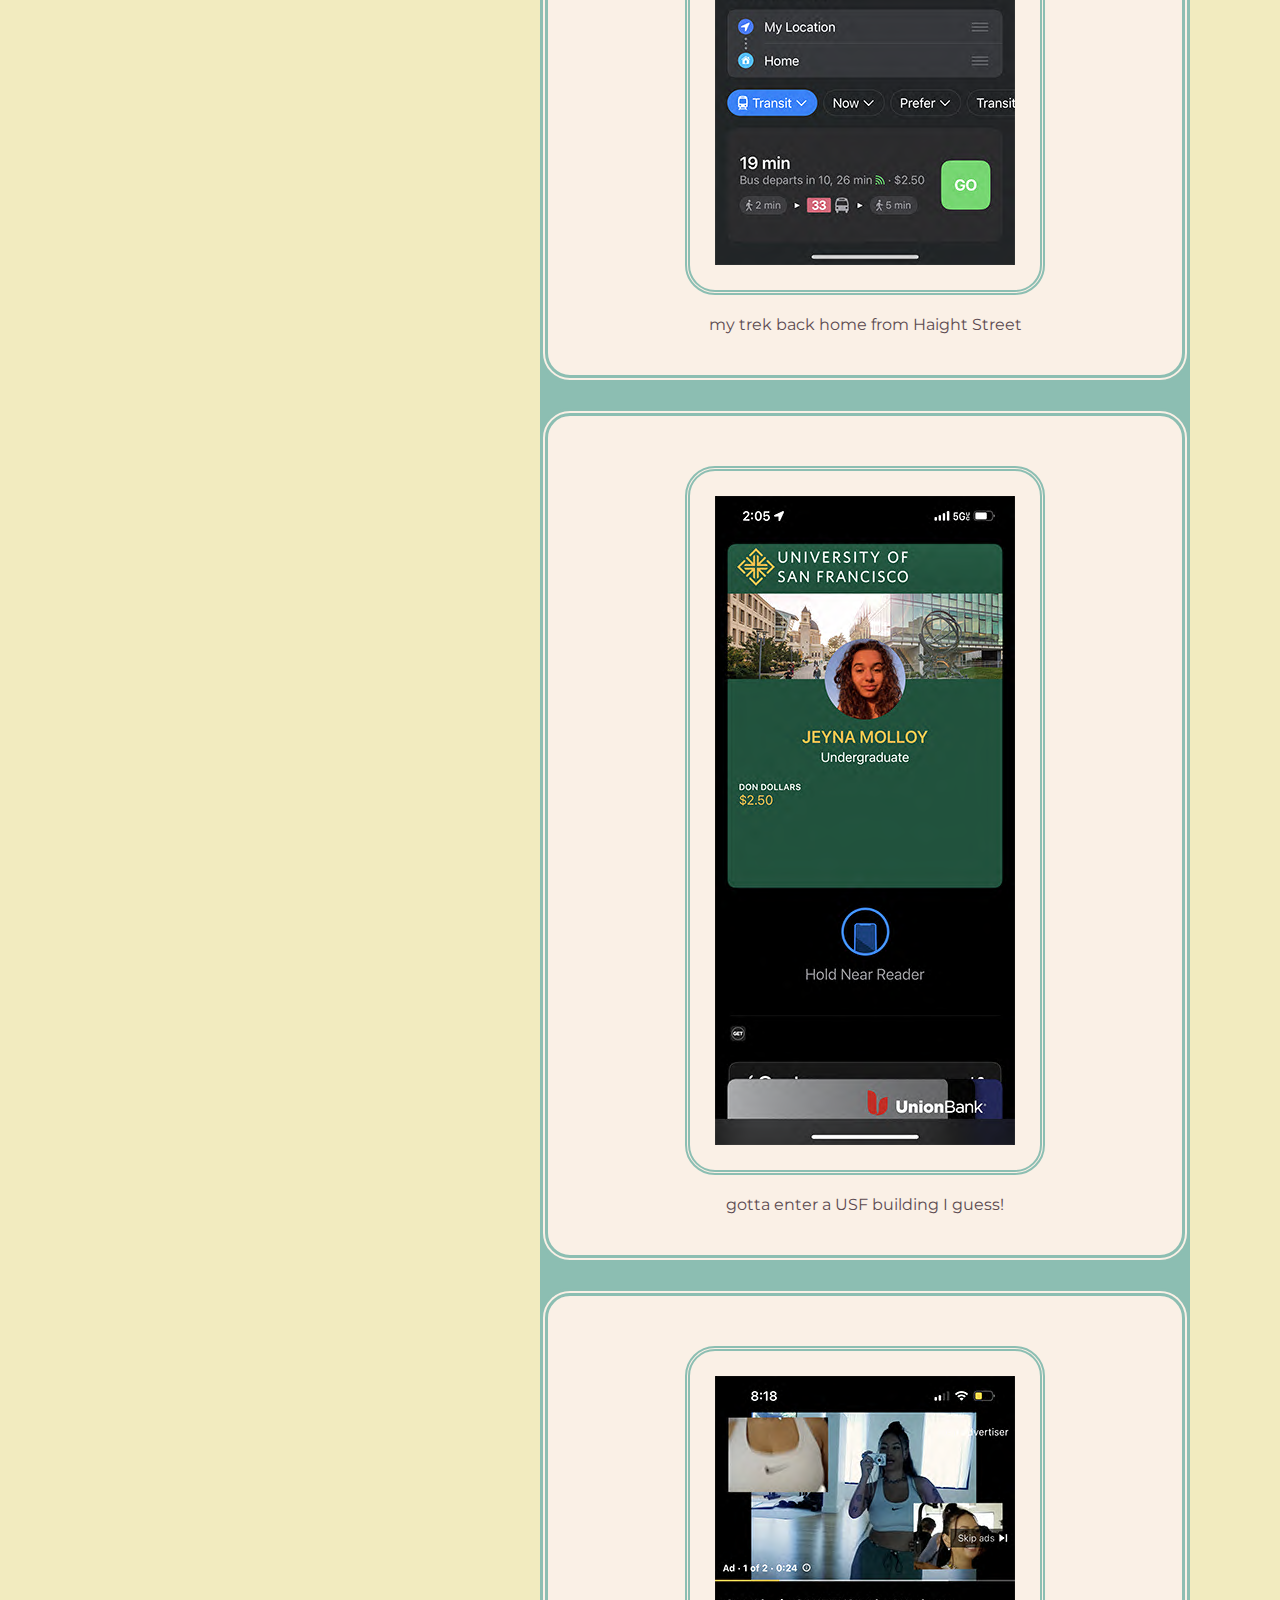
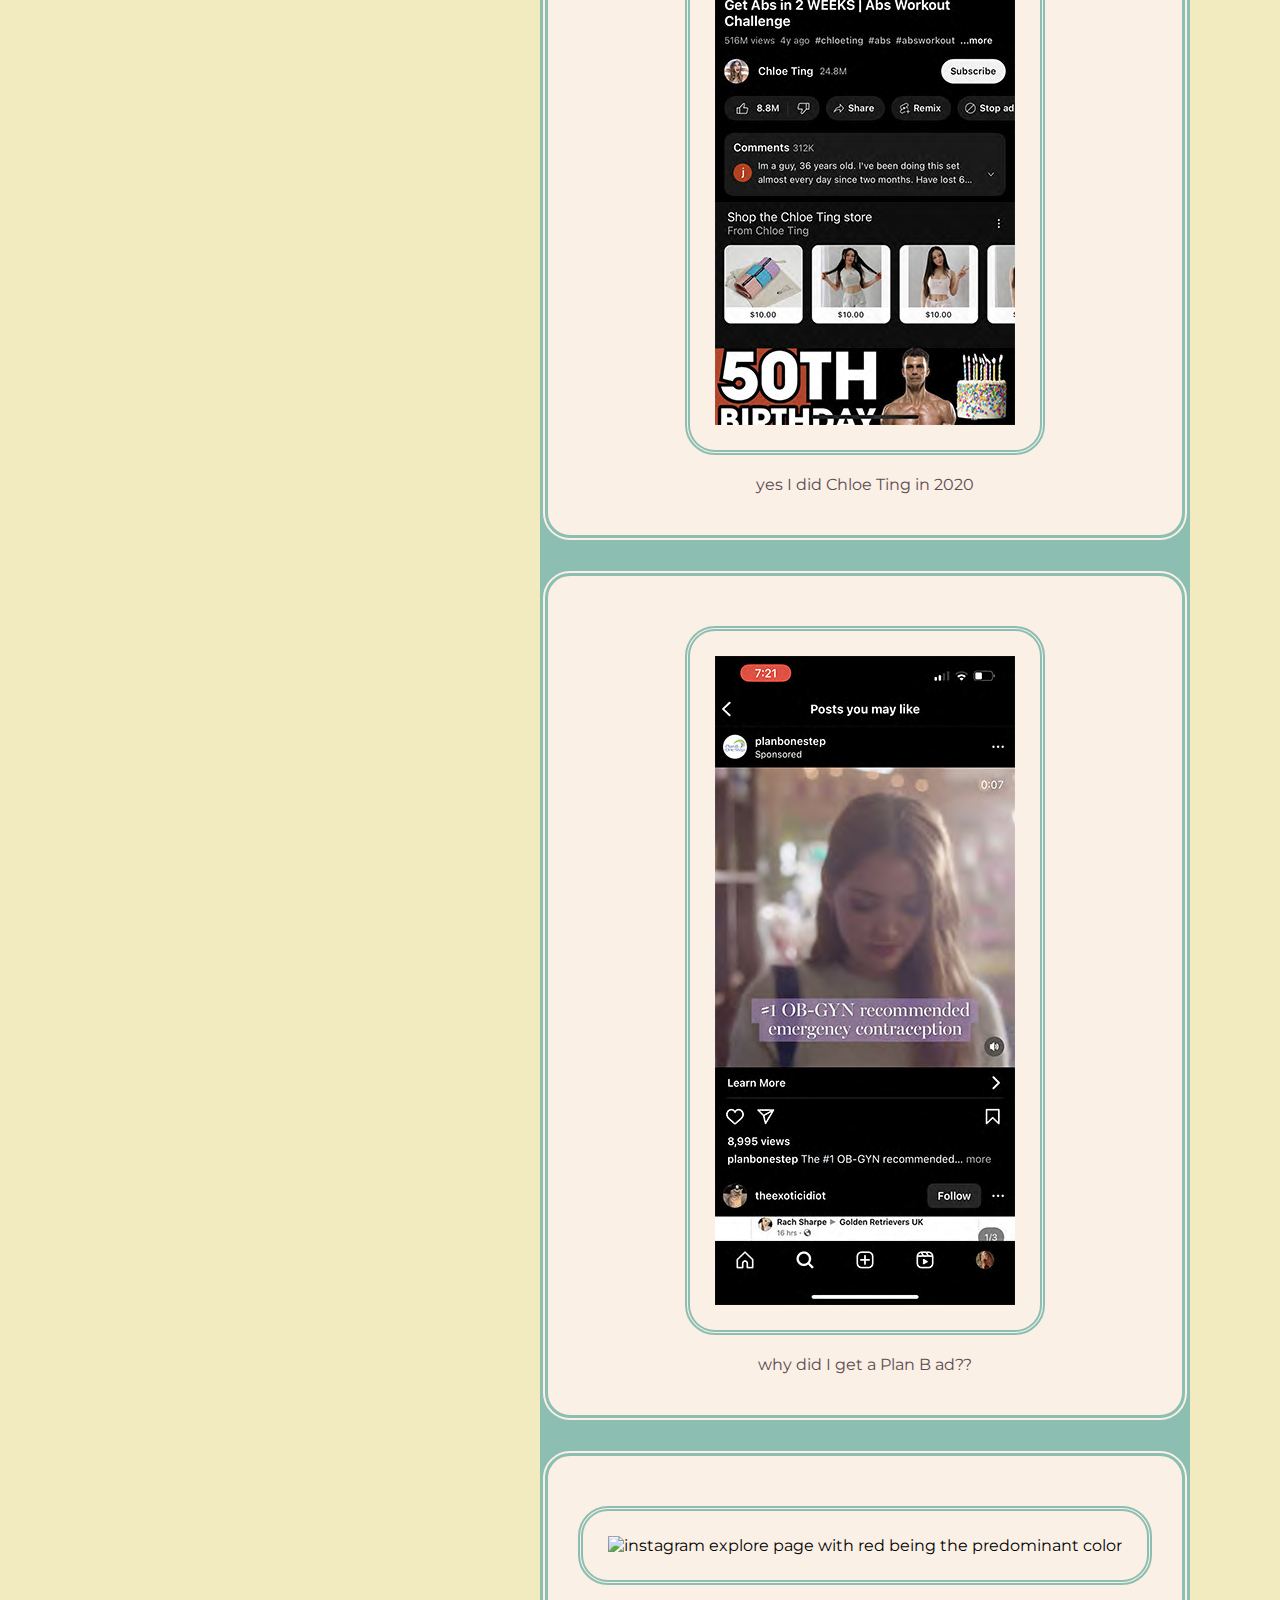
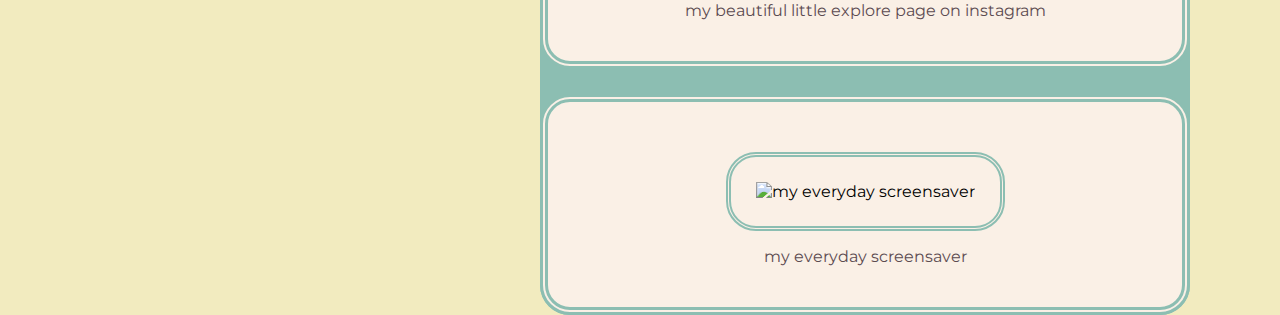
==== commit be82f121: "updates" ====
--- a/thefeed.html
+++ b/thefeed.html
@@ -49,6 +49,18 @@
             <a href="https://gacopeland.github.io/thefeed/" target="_blank">
                 <h5>Grace Copeland</h5>
             </a>
+            <a href="https://ckkillilea.github.io/thefeed/" target="_blank">
+                <h5>Chloe Killilea</h5>
+            </a>
+            <a href="https://gemoxley.github.io/thefeed/" target="_blank">
+                <h5>Gray Moxley</h5>
+            </a>
+            <a href="https://gecookston.github.io/thefeed/" target="_blank">
+                <h5>Grace Cookston</h5>
+            </a>
+            <a href="https://adrianna21.github.io/thefeed/" target="_blank">
+                <h5>Adrianna De la Rosa</h5>
+            </a>
         </nav>
 
         <main>
@@ -62,11 +74,11 @@
             </section>
             <section>
                 <img src="img/morning.png" alt=screenshot of morning screen>
-                <p>Even though my alarm says 6:30, I ALWAYS hit snooze</p>
+                <p>even though my alarm says 6:30, I ALWAYS hit snooze</p>
             </section>
             <section>
                 <img src="img/pinterest_moth.png" alt="pinterest board with a moth on it">
-                <p>My Pinterest board definitely says a lot about me</p>
+                <p>idk what my Pinterest board definitely says a lot about me but I love it</p>
             </section>
             <section>
                 <img src="img/pinterest_sweater.png" alt="pinterest board with a sweater on it">
@@ -74,7 +86,7 @@
             </section>
             <section>
                 <img src="img/instagram.png" alt="a little look at what my instagram looks like">
-                <p>a little look at what my instagram looks like</p>
+                <p>a little look at what my instagram feed looks like</p>
                 </section>
             <section>
                 <img src="img/cameraroll.PNG" alt="screenshot of my camera roll" width="300">
@@ -82,11 +94,11 @@
             </section>
             <section>
                 <img src="img/directions.png" alt="back home from Haight Street">
-                <p>vback home from Haight Street</p>
+                <p>my trek back home from Haight Street</p>
             </section>
             <section>
                 <img src="img/usf_id.png" alt="USF id">
-                <p>gotta enter a USF building I guess</p>
+                <p>gotta enter a USF building I guess!</p>
             </section>
             <section>
                 <img src="img/abs.png" alt="ab advertisements">
@@ -106,7 +118,7 @@
             </section>
         </main>
         <footer>
-            <p>check out my foot</p>
+            <p>🍪cookies🍪</p>
         </footer>
         
         
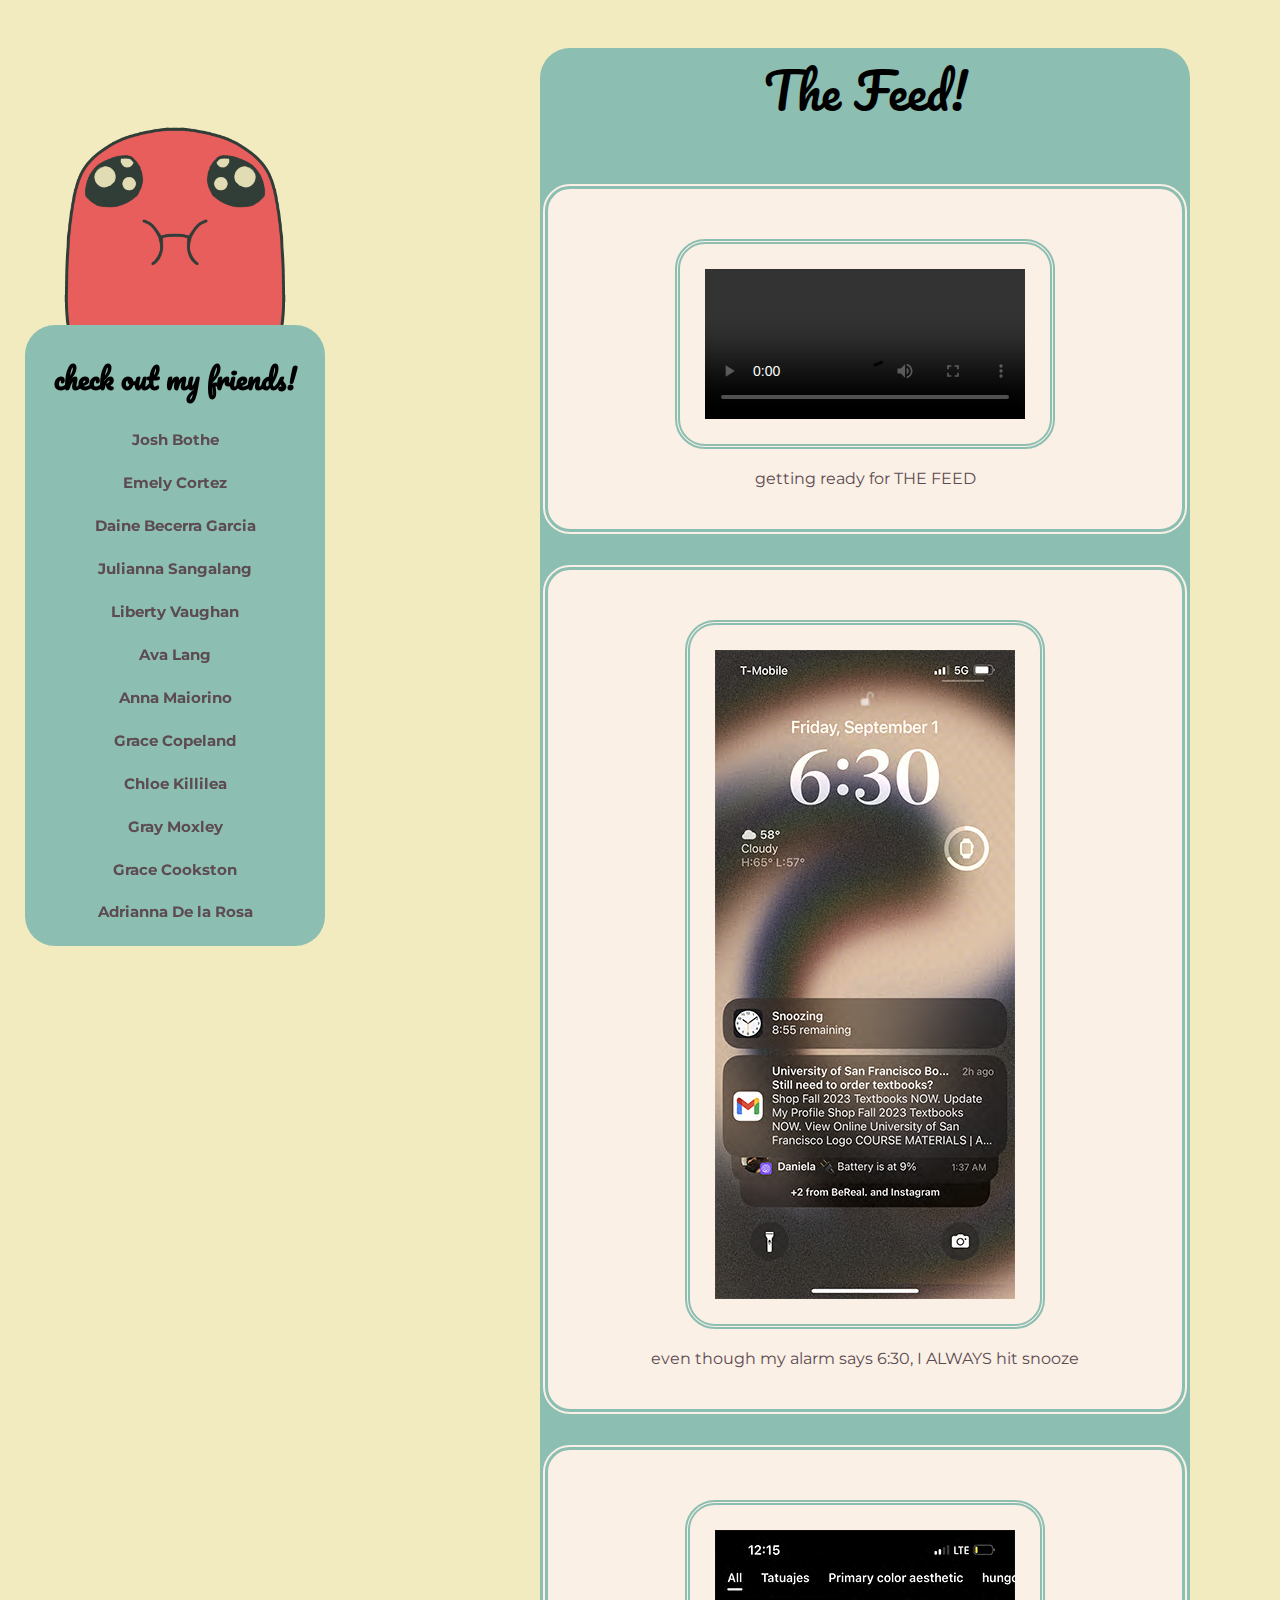
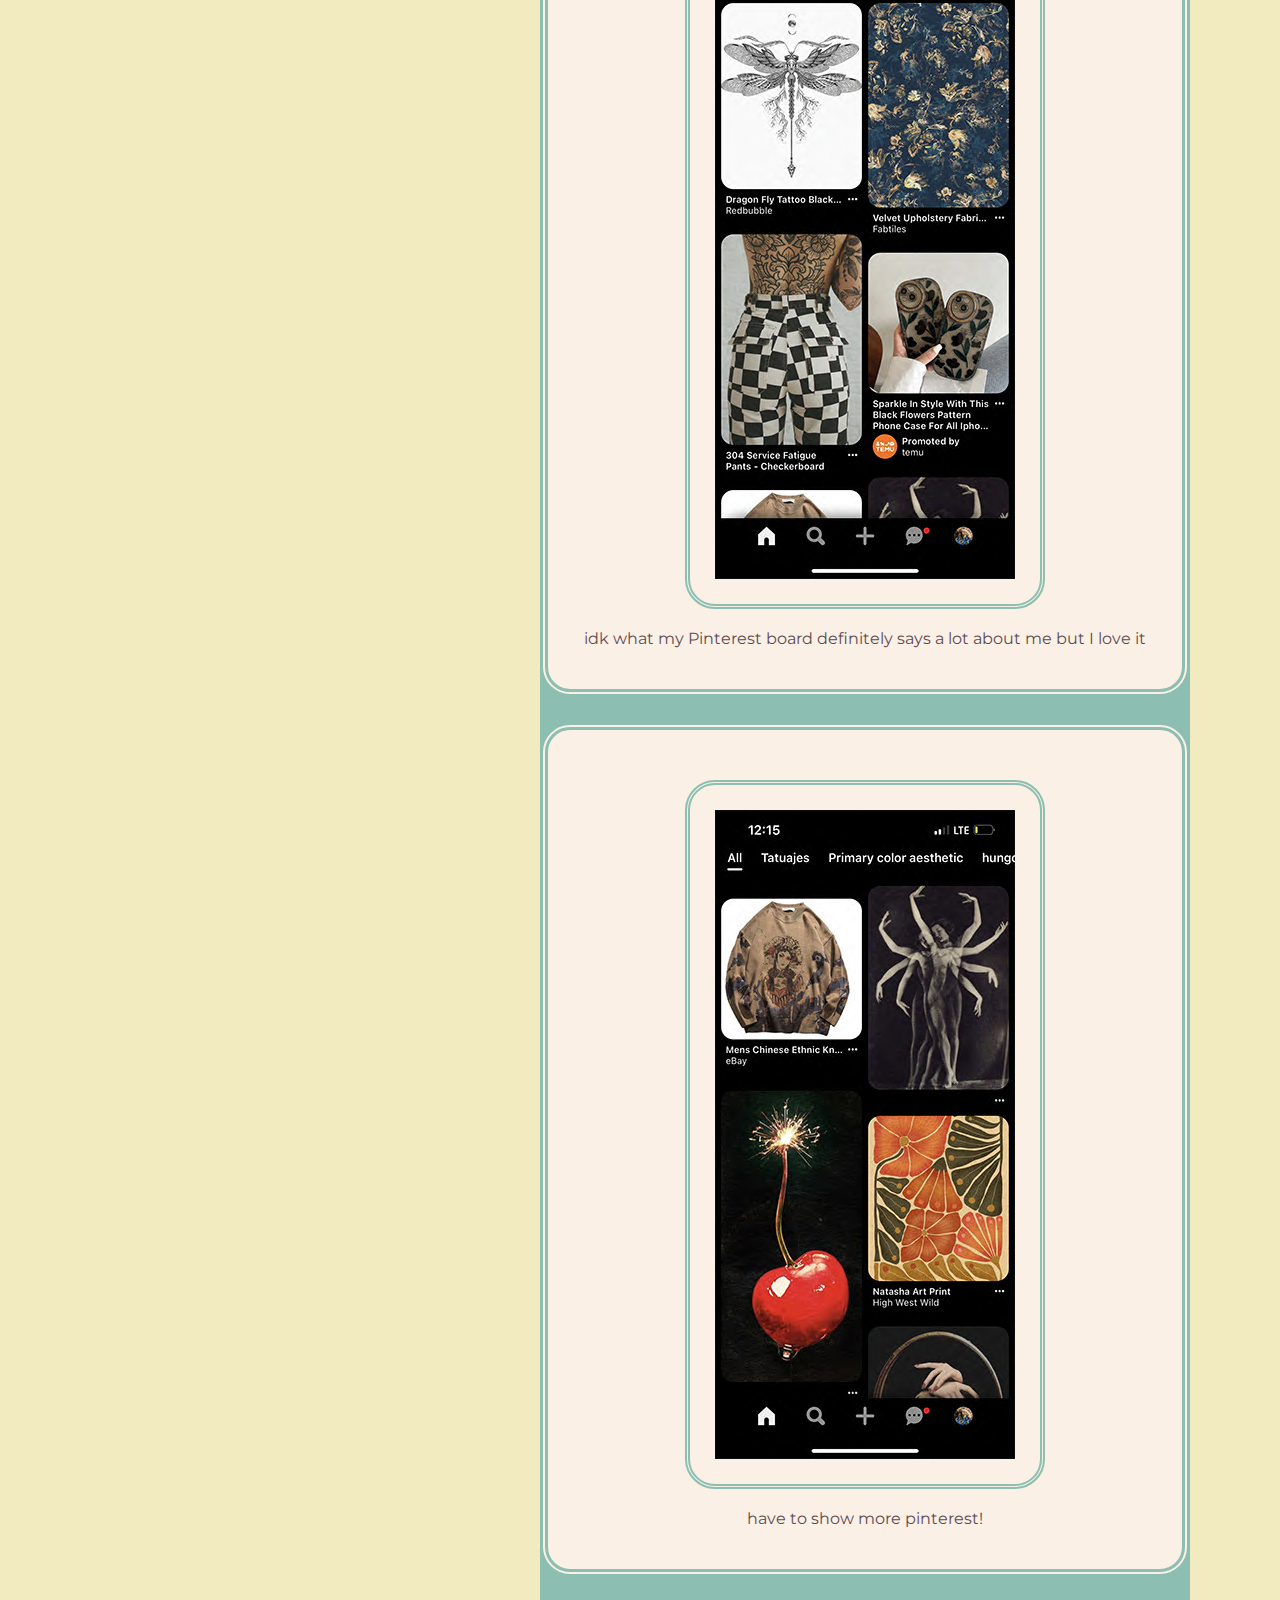
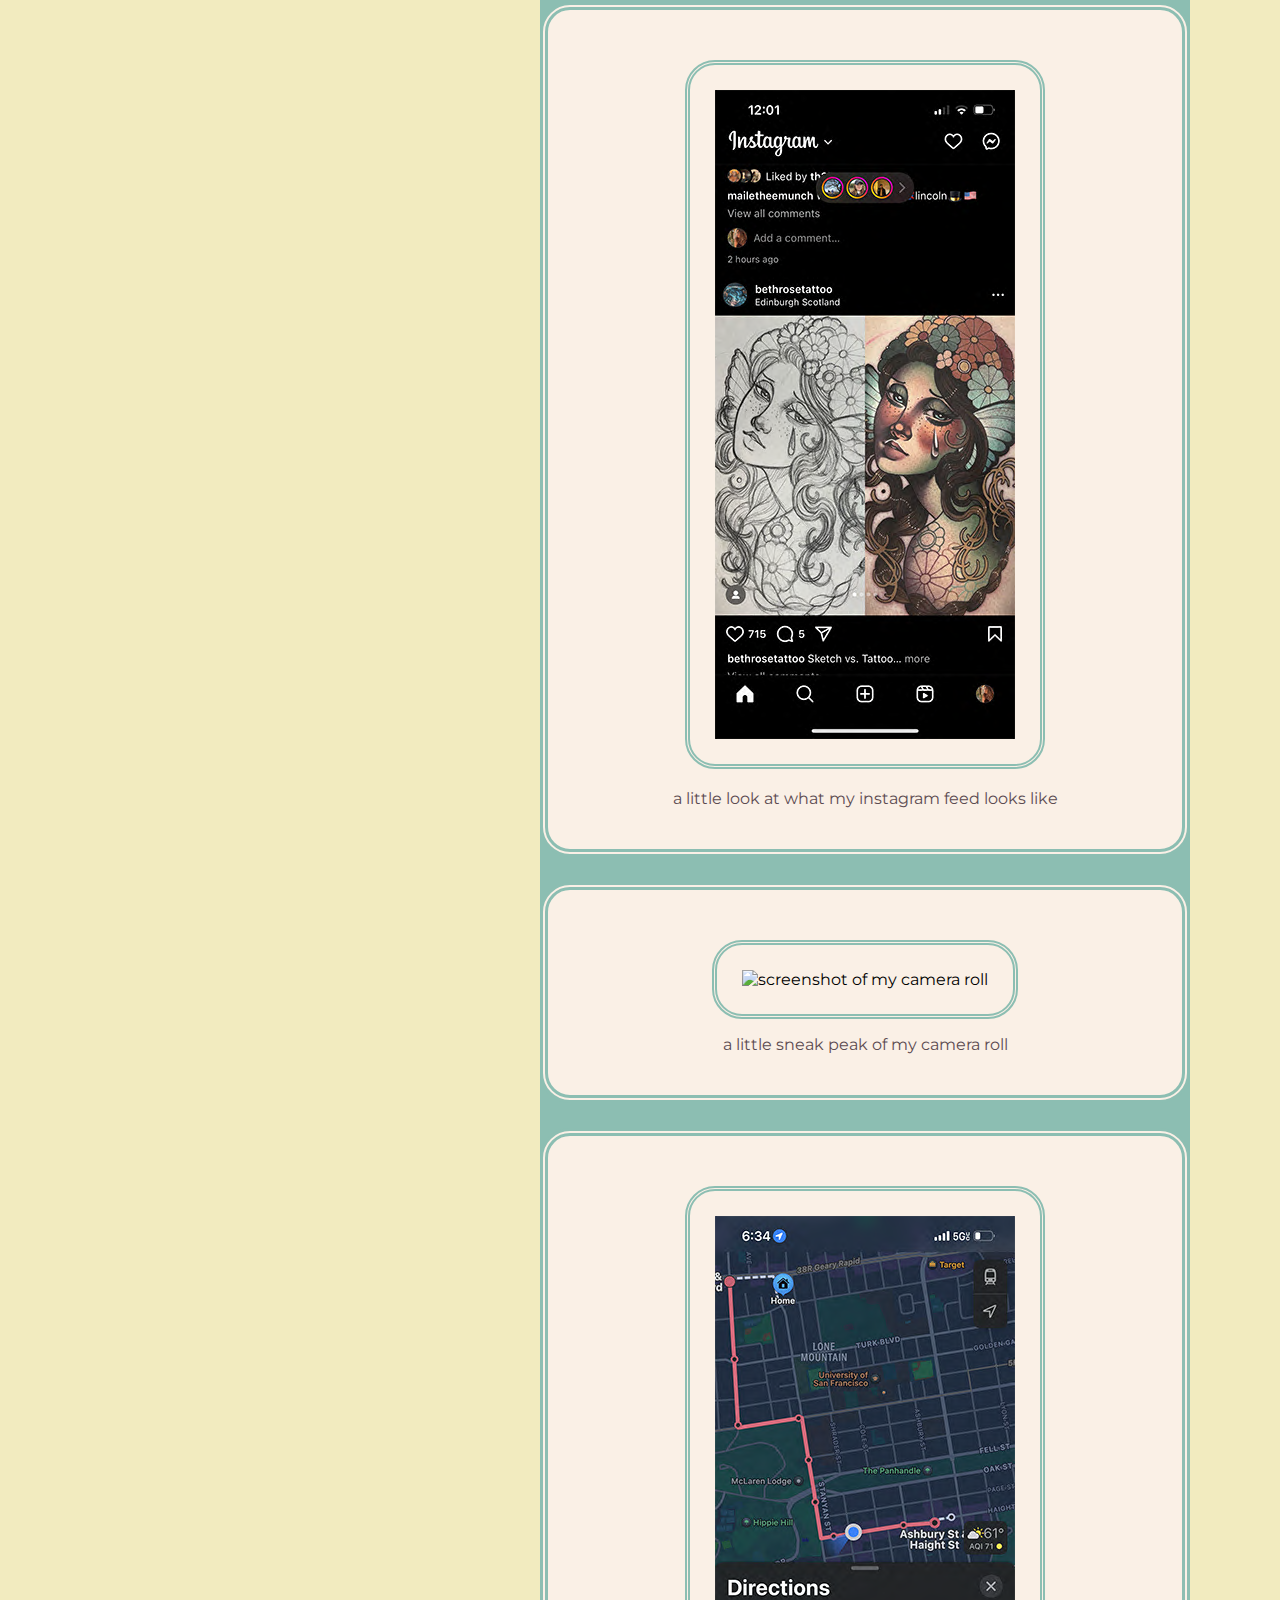
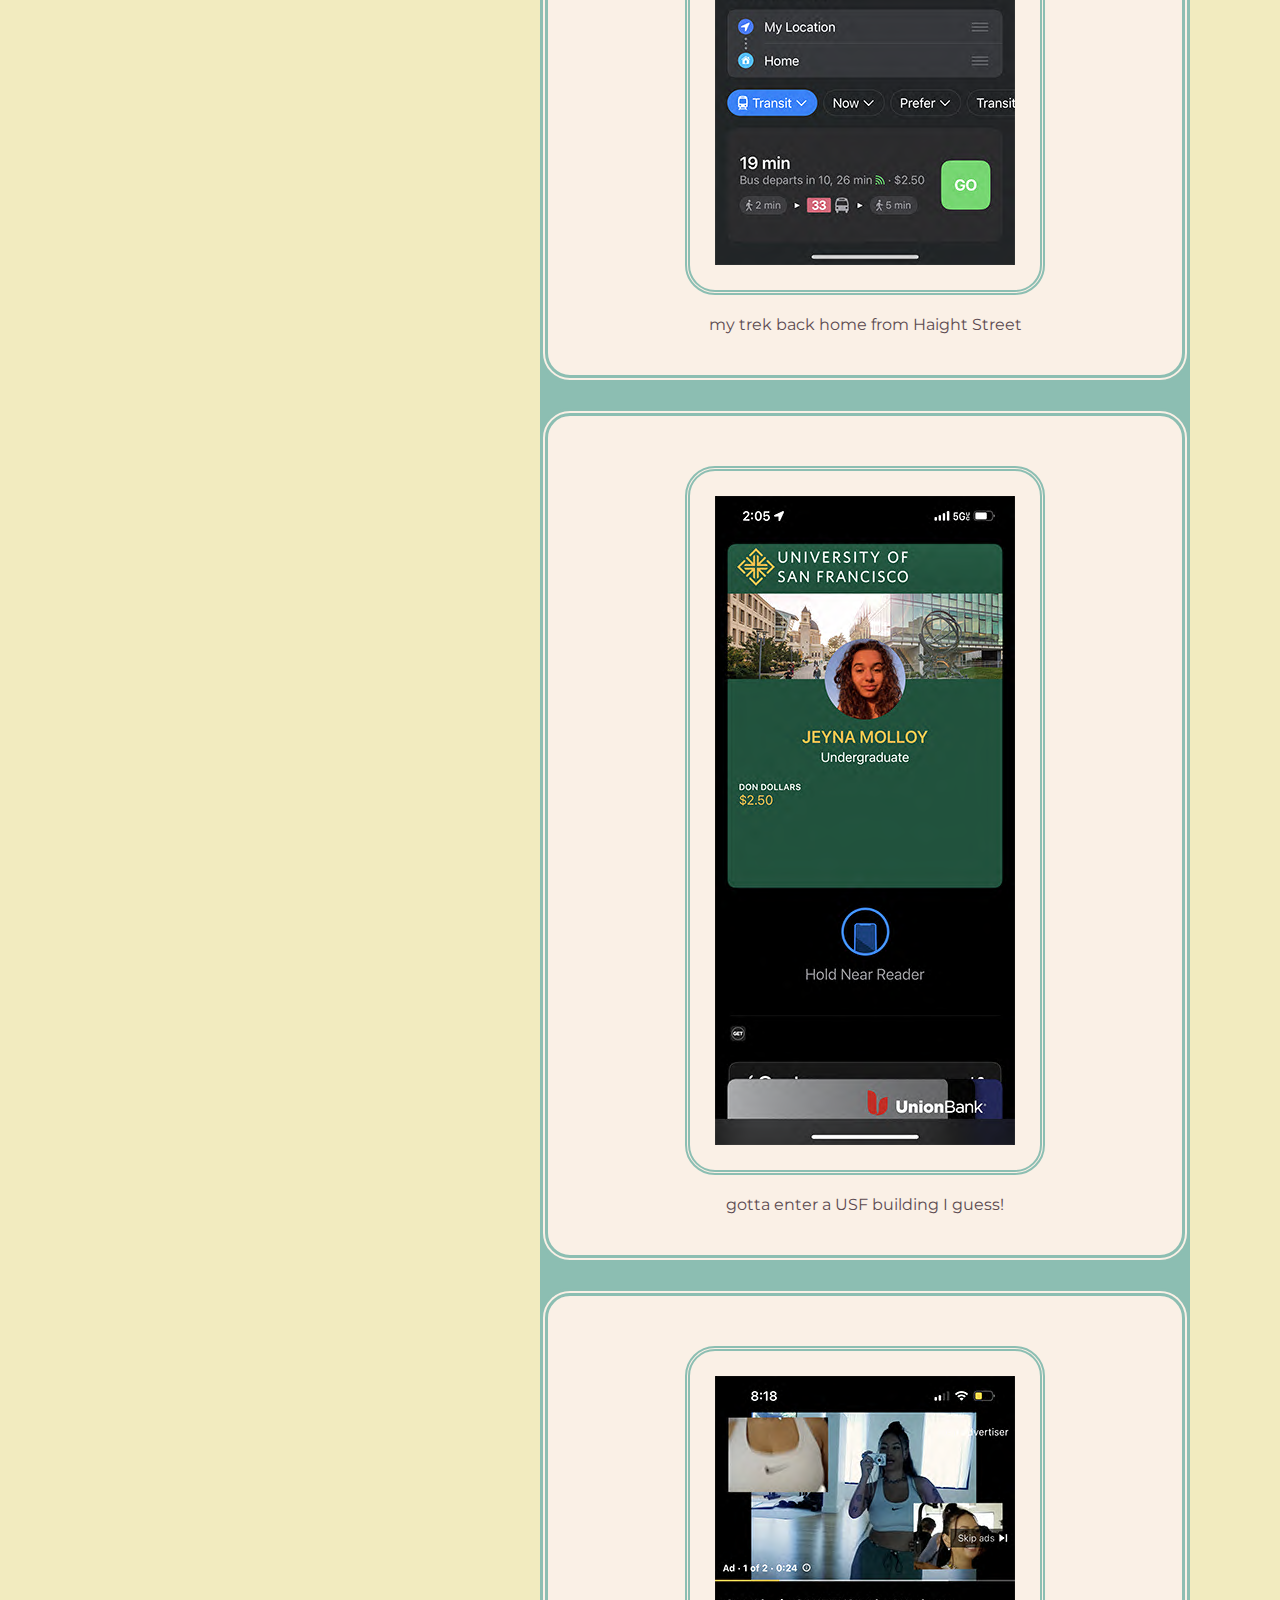
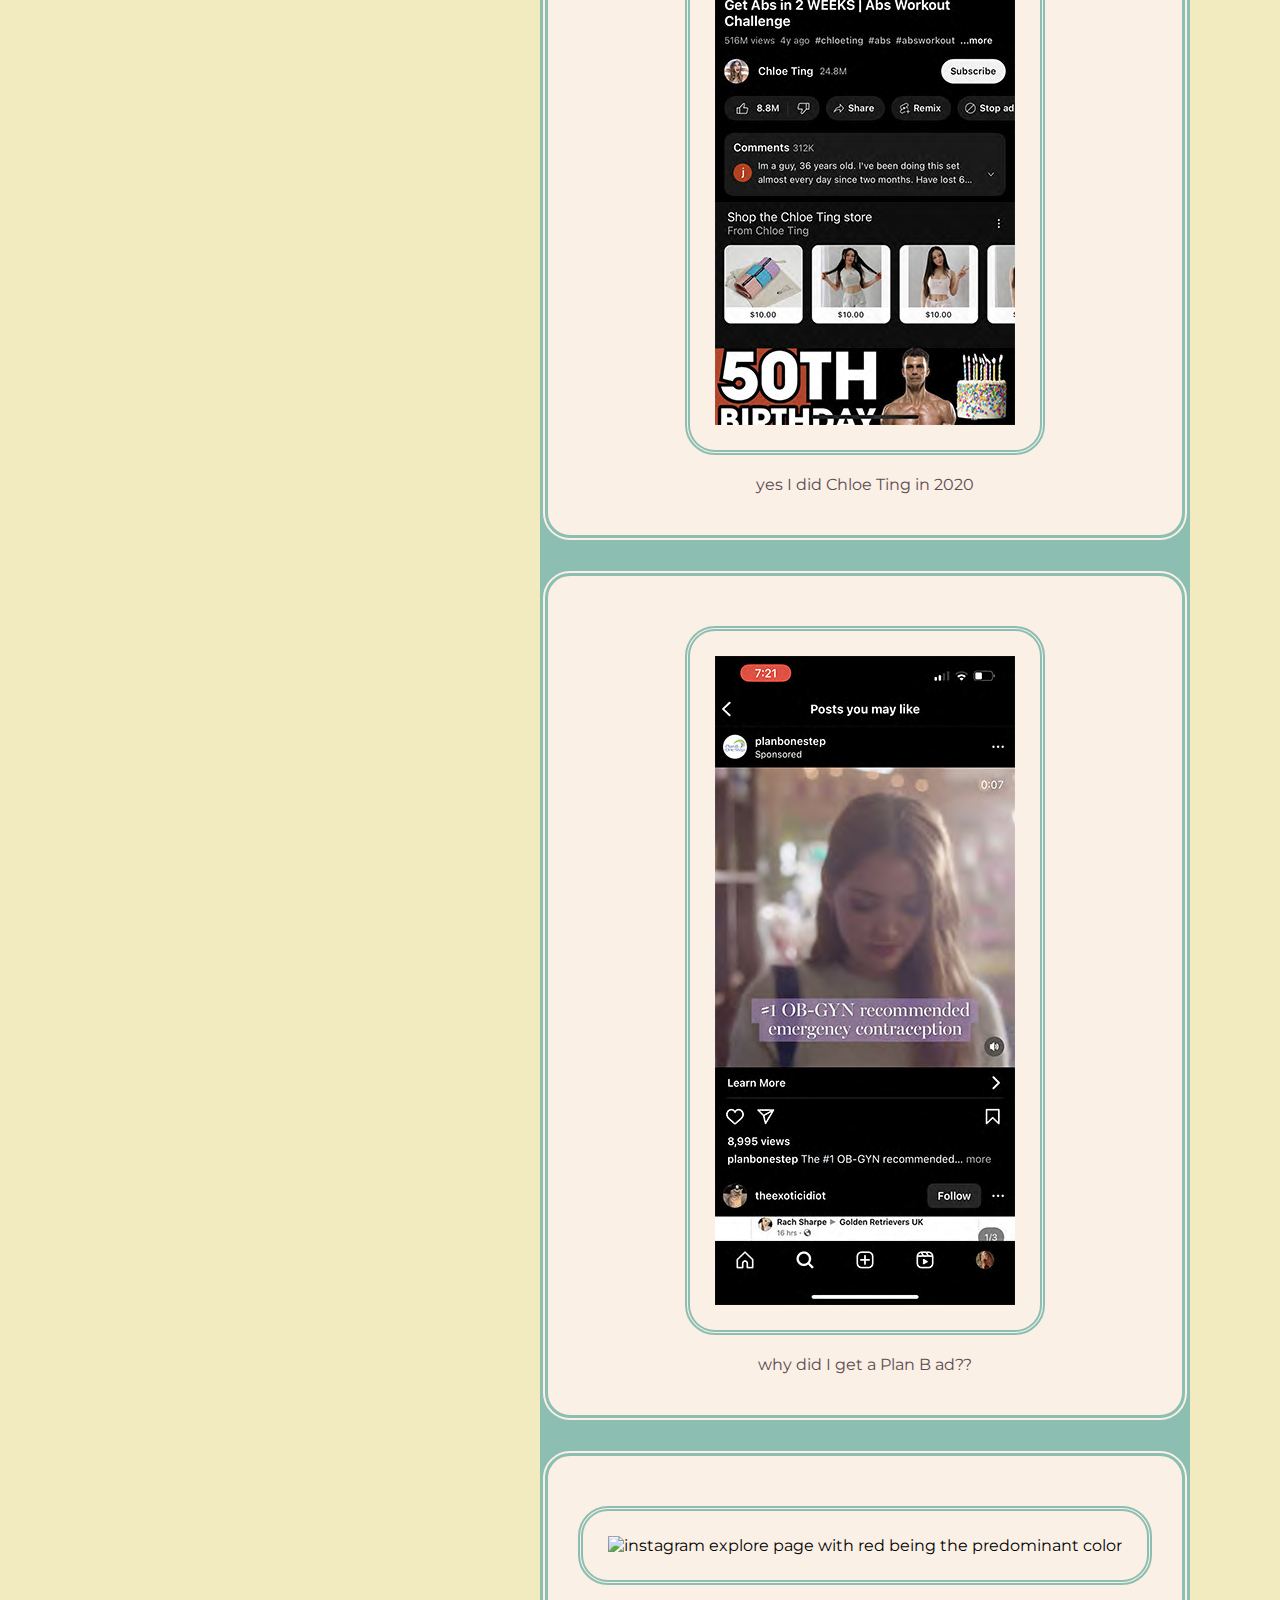
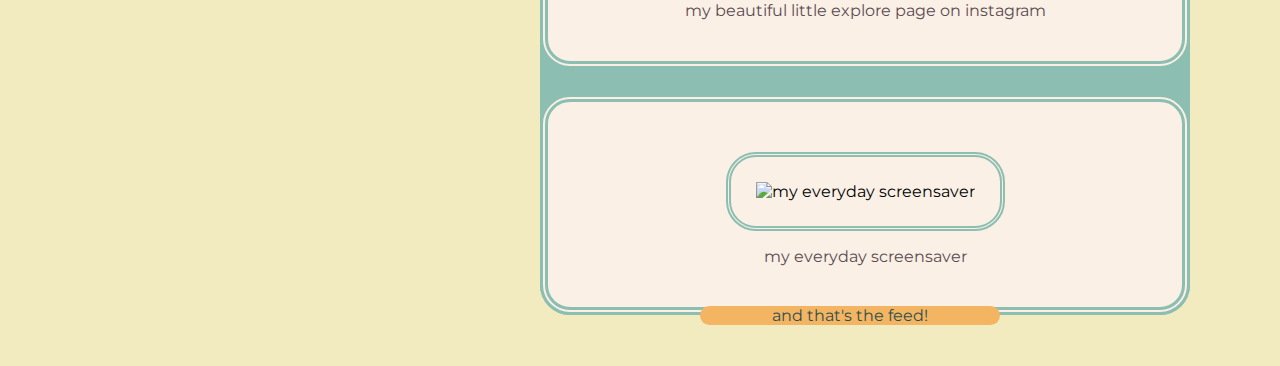
==== commit fb1bde3b: "last minute updates" ====
--- a/thefeed.html
+++ b/thefeed.html
@@ -118,7 +118,7 @@
             </section>
         </main>
         <footer>
-            <p>🍪cookies🍪</p>
+            <p>and that's the feed!</p>
         </footer>
         
         
--- a/css/stylesheet.css
+++ b/css/stylesheet.css
@@ -23,13 +23,16 @@
 nav{
     background-color:#8CBEB2;
     width: 300px;
-    position:fixed;
     top: 325px;
-    left: 25px;    
+    left: 25px;   
+    position:fixed; 
     font-family: 'Pacifico', cursive;
     font-size: 24px;
     text-align: center;
     border-radius: 30px;
+    cursor: color: #8CBEB2; 
+    overflow-x: auto;
+    overflow-y: scroll;
 }
 
 a{
@@ -55,6 +58,7 @@
     font-size: 48px;
     text-align: center;
     border-radius: 30px;
+    scroll-behavior: smooth;
 }
 
 section{
@@ -101,9 +105,9 @@
 footer{
     background-color: #F3B562;
     width: 300px;
-    position:fixed;
-    bottom: 25px;
-    left: 25px;
+    position:relative;
+    bottom:25px;
+    left: 55%;
     color: darkslategrey;
     font-family: 'Montserrat', sans-serif;
     text-align: center;
@@ -118,6 +122,7 @@
 }
 
 #splashgif:hover{
+    opacity: 0.5;
 }
 
 #splashgif p{
@@ -135,4 +140,5 @@
     font-family: 'Pacifico', cursive;
     text-align: center;
     margin: auto;
+    width:300px;
 }